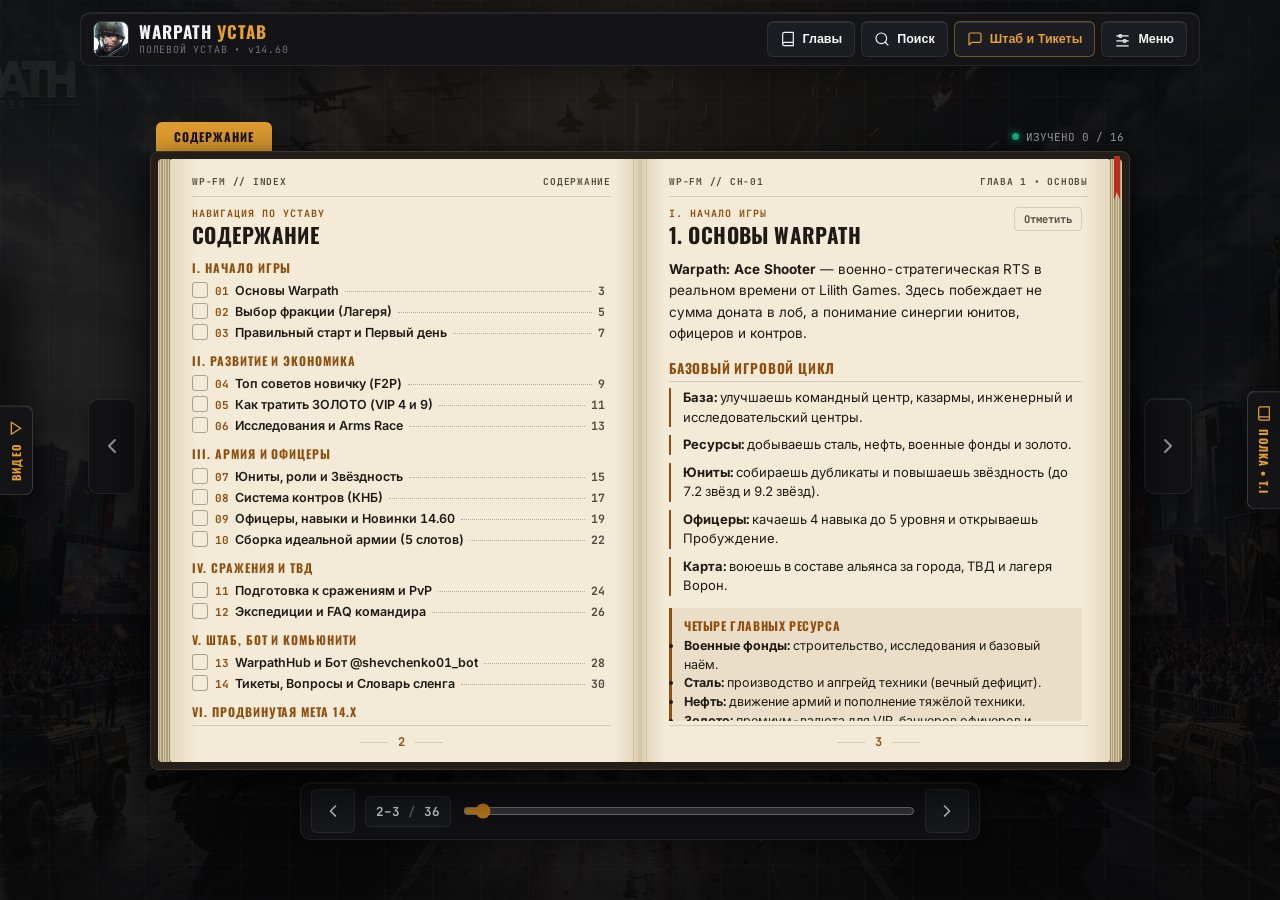
==== index.html @ fd16bc77 "feat: expand Vol.I (chips/air/14.6), add Vol.II updates chronicle (updates.html) and right Bookshelf" ====
<!DOCTYPE html>
<html lang="ru" data-theme="dark">
<head>
  <meta charset="UTF-8">
  <meta name="viewport" content="width=device-width, initial-scale=1.0">
  <meta name="description" content="Тактический полевой устав по игре Warpath: Ace Shooter (v14.60). Фракции, трата золота, юниты, контры, новые офицеры, калькулятор, тикеты и сообщество WarpathHub.">
  <meta name="theme-color" content="#09090b">
  <link rel="icon" type="image/png" href="assets/warpath-icon.png">
  <link rel="apple-touch-icon" href="assets/warpath-icon.png">
  <title>WARPATH: ACE SHOOTER — Полевой устав командира</title>
  <link rel="preconnect" href="https://fonts.googleapis.com">
  <link rel="preconnect" href="https://fonts.gstatic.com" crossorigin>
  <link href="https://fonts.googleapis.com/css2?family=Inter:wght@400;500;600;700&family=JetBrains+Mono:wght@500;700&family=Oswald:wght@500;600;700&display=swap" rel="stylesheet">
  <link rel="stylesheet" href="css/style.css">
</head>
<body>
  <div class="ambient-backdrop" aria-hidden="true"></div>

  <div class="app-shell">
    <!-- Чистая верхняя панель -->
    <header class="topbar">
      <a href="#page=2" class="brand" id="brand-home" aria-label="Warpath Устав — к содержанию">
        <span class="brand-badge" aria-hidden="true">
          <img src="assets/warpath-icon.png" alt="" width="36" height="36">
        </span>
        <span class="brand-text">
          <span class="brand-title">WARPATH <span class="brand-accent">УСТАВ</span></span>
          <span class="brand-sub">ПОЛЕВОЙ УСТАВ • v14.60</span>
        </span>
      </a>

      <nav class="topbar-nav" aria-label="Основные действия">
        <button type="button" class="nav-pill" id="btn-toc-open" title="Оглавление и прогресс">
          <svg width="16" height="16" viewBox="0 0 24 24" fill="none" stroke="currentColor" stroke-width="1.75" stroke-linecap="round" stroke-linejoin="round" aria-hidden="true">
            <path d="M4 19.5v-15A2.5 2.5 0 0 1 6.5 2H20v20H6.5a2.5 2.5 0 0 1 0-5H20"></path>
          </svg>
          <span class="nav-label">Главы</span>
        </button>

        <button type="button" class="nav-pill" id="btn-search" title="Поиск по уставу (/)">
          <svg width="16" height="16" viewBox="0 0 24 24" fill="none" stroke="currentColor" stroke-width="1.75" stroke-linecap="round" stroke-linejoin="round" aria-hidden="true">
            <circle cx="11" cy="11" r="8"></circle>
            <path d="m21 21-4.3-4.3"></path>
          </svg>
          <span class="nav-label">Поиск</span>
        </button>

        <button type="button" class="nav-pill accent" id="btn-hq" title="Штаб: тикеты, бот @shevchenko01_bot и калькулятор">
          <svg width="16" height="16" viewBox="0 0 24 24" fill="none" stroke="currentColor" stroke-width="1.75" stroke-linecap="round" stroke-linejoin="round" aria-hidden="true">
            <path d="M21 15a2 2 0 0 1-2 2H7l-4 4V5a2 2 0 0 1 2-2h14a2 2 0 0 1 2 2z"></path>
          </svg>
          <span class="nav-label">Штаб и Тикеты</span>
        </button>

        <!-- Отдельная кнопка, открывающая отдельное меню инструментов -->
        <div class="tools-menu-wrap">
          <button
            type="button"
            class="nav-pill icon-only"
            id="btn-tools-trigger"
            popovertarget="tools-menu"
            popovertargetaction="toggle"
            aria-controls="tools-menu"
            aria-expanded="false"
            aria-label="Меню настроек книги и аудио"
            title="Меню инструментов"
          >
            <svg width="17" height="17" viewBox="0 0 24 24" fill="none" stroke="currentColor" stroke-width="1.75" stroke-linecap="round" stroke-linejoin="round" aria-hidden="true">
              <line x1="4" x2="20" y1="21" y2="21"></line>
              <line x1="4" x2="20" y1="14" y2="14"></line>
              <line x1="4" x2="20" y1="7" y2="7"></line>
              <circle cx="9" cy="7" r="2"></circle>
              <circle cx="15" cy="14" r="2"></circle>
              <circle cx="10" cy="21" r="0"></circle>
            </svg>
            <span class="nav-label">Меню</span>
          </button>

          <!-- ОТДЕЛЬНОЕ МЕНЮ ПОД КНОПКИ -->
          <div id="tools-menu" class="tools-popover" popover="auto" aria-label="Инструменты чтения">
            <div class="tools-group">
              <div class="tools-group-title">Режим книги</div>
              <label class="tool-row-toggle" for="toggle-spread">
                <span>Разворот (2 страницы на ПК)</span>
                <input type="checkbox" id="toggle-spread" class="native-brand-check" checked>
              </label>
              <label class="tool-row-toggle" for="skip-subpages">
                <span>Пропускать доп. страницы глав</span>
                <input type="checkbox" id="skip-subpages" class="native-brand-check">
              </label>
            </div>

            <div class="tools-group">
              <div class="tools-group-title">Аудио и озвучка</div>
              <button type="button" class="tool-row-btn" id="btn-tts">
                <span class="tool-row-left">
                  <svg width="16" height="16" viewBox="0 0 24 24" fill="none" stroke="currentColor" stroke-width="1.75" stroke-linecap="round" stroke-linejoin="round" aria-hidden="true">
                    <polygon points="11 5 6 9 2 9 2 15 6 15 11 19 11 5"></polygon>
                    <path d="M15.54 8.46a5 5 0 0 1 0 7.07"></path>
                  </svg>
                  <span>Озвучить страницу</span>
                </span>
                <span class="tool-badge" id="tts-badge-state">Выкл</span>
              </button>

              <button type="button" class="tool-row-btn" id="btn-sfx">
                <span class="tool-row-left">
                  <svg width="16" height="16" viewBox="0 0 24 24" fill="none" stroke="currentColor" stroke-width="1.75" stroke-linecap="round" stroke-linejoin="round" aria-hidden="true">
                    <path d="M9 18V5l12-2v13"></path>
                    <circle cx="6" cy="18" r="3"></circle>
                    <circle cx="18" cy="16" r="3"></circle>
                  </svg>
                  <span>Звук листания страниц</span>
                </span>
                <span class="tool-badge on" id="sfx-badge-state">Вкл</span>
              </button>
            </div>

            <div class="tools-group">
              <div class="tools-group-title">Интерфейс и связь</div>
              <button type="button" class="tool-row-btn" id="btn-theme">
                <span class="tool-row-left">
                  <svg width="16" height="16" viewBox="0 0 24 24" fill="none" stroke="currentColor" stroke-width="1.75" stroke-linecap="round" stroke-linejoin="round" aria-hidden="true">
                    <circle cx="12" cy="12" r="4"></circle>
                    <path d="M12 2v2"></path><path d="M12 20v2"></path>
                    <path d="m4.93 4.93 1.41 1.41"></path><path d="m17.66 17.66 1.41 1.41"></path>
                  </svg>
                  <span>Тема оформления</span>
                </span>
                <span class="tool-badge" id="theme-badge-state">Тёмная</span>
              </button>

              <button type="button" class="tool-row-btn" id="btn-fullscreen">
                <span class="tool-row-left">
                  <svg width="16" height="16" viewBox="0 0 24 24" fill="none" stroke="currentColor" stroke-width="1.75" stroke-linecap="round" stroke-linejoin="round" aria-hidden="true">
                    <path d="M8 3H5a2 2 0 0 0-2 2v3"></path>
                    <path d="M21 8V5a2 2 0 0 0-2-2h-3"></path>
                    <path d="M3 16v3a2 2 0 0 0 2 2h3"></path>
                    <path d="M16 21h3a2 2 0 0 0 2-2v-3"></path>
                  </svg>
                  <span>Полный экран</span>
                </span>
                <span class="tool-badge" id="fs-badge-state">Окно</span>
              </button>
            </div>

            <div class="tools-links-foot">
              <a href="https://t.me/WarpathHub/1" target="_blank" rel="noopener noreferrer">Чат WarpathHub</a>
              <a href="https://t.me/shevchenko01_bot" target="_blank" rel="noopener noreferrer">@shevchenko01_bot</a>
            </div>
          </div>
        </div>
      </nav>
    </header>

    <!-- Левое раскрывающееся меню с видео с YouTube по теме -->
    <aside class="yt-drawer" id="yt-drawer" aria-label="Рекомендации видео с YouTube">
      <button type="button" class="yt-drawer-tab" id="btn-yt-toggle" aria-expanded="false" aria-controls="yt-drawer-body" title="Видео-гайды по текущей теме">
        <svg width="16" height="16" viewBox="0 0 24 24" fill="none" stroke="currentColor" stroke-width="2" stroke-linecap="round" stroke-linejoin="round" aria-hidden="true">
          <polygon points="5 3 19 12 5 21 5 3"></polygon>
        </svg>
        <span class="yt-tab-text">Видео</span>
      </button>

      <div class="yt-drawer-body" id="yt-drawer-body">
        <div class="yt-drawer-head">
          <div>
            <div class="yt-drawer-kicker">YOUTUBE • ПО ТЕМЕ</div>
            <div class="yt-drawer-topic" id="yt-topic-title">Общие гайды Warpath</div>
          </div>
          <button type="button" class="yt-drawer-close" id="btn-yt-close" aria-label="Свернуть панель видео">
            <svg width="16" height="16" viewBox="0 0 24 24" fill="none" stroke="currentColor" stroke-width="2" aria-hidden="true">
              <path d="m15 18-6-6 6-6"></path>
            </svg>
          </button>
        </div>
        <div class="yt-drawer-list" id="yt-drawer-list"></div>
        <div class="yt-drawer-foot">
          <a href="https://www.youtube.com/results?search_query=Warpath+гайд" target="_blank" rel="noopener noreferrer" class="yt-more-link" id="yt-search-more">
            Искать ещё на YouTube ↗
          </a>
        </div>
      </div>
    </aside>

    <!-- Сцена книги с удобными боковыми стрелками -->
    <main class="reader-stage" id="book-stage">
      <div class="reader-desk">
        <!-- Левая боковая стрелка (Десктоп / Планшет) -->
        <button type="button" class="side-arrow side-prev" id="side-prev" aria-label="Предыдущая страница" title="Назад (←)">
          <svg width="24" height="24" viewBox="0 0 24 24" fill="none" stroke="currentColor" stroke-width="2" stroke-linecap="round" stroke-linejoin="round" aria-hidden="true">
            <path d="m15 18-6-6 6-6"></path>
          </svg>
        </button>

        <!-- Физическая книга / Разворот -->
        <div class="codex-wrapper" id="codex-wrapper">
          <div class="codex-topbar">
            <button type="button" class="codex-tab" id="chapter-bookmark" title="Перейти к содержанию">
              СОДЕРЖАНИЕ
            </button>
            <div class="codex-meta-right">
              <span class="led-indicator" aria-hidden="true"></span>
              <span id="codex-chapter-progress">ИЗУЧЕНО 0 / 16</span>
            </div>
          </div>

          <div class="codex-cover" id="codex-cover">
            <div class="codex-edges-left" aria-hidden="true"></div>

            <!-- Левая страница (или единственная на мобильном/1-стр режиме) -->
            <article class="codex-page page-left" id="book-page-left" aria-live="polite">
              <div class="page-running-head">
                <span class="page-doc-code" id="page-doc-code-left">WP-FM // 02</span>
                <span class="page-running-sec" id="page-sec-left">WARPATH УСТАВ</span>
              </div>
              <div class="page-scroll" id="page-content-left"></div>
              <footer class="page-footer">
                <span class="page-num-line" aria-hidden="true"></span>
                <span class="page-num" id="page-num-left">2</span>
                <span class="page-num-line" aria-hidden="true"></span>
              </footer>
            </article>

            <!-- Центральный переплёт при 2-страничном развороте -->
            <div class="codex-gutter" id="codex-gutter" aria-hidden="true"></div>

            <!-- Правая страница (в режиме разворота на десктопе) -->
            <article class="codex-page page-right" id="book-page-right" aria-live="polite">
              <div class="page-running-head">
                <span class="page-doc-code" id="page-doc-code-right">WP-FM // 03</span>
                <span class="page-running-sec" id="page-sec-right">WARPATH УСТАВ</span>
              </div>
              <div class="page-scroll" id="page-content-right"></div>
              <footer class="page-footer">
                <span class="page-num-line" aria-hidden="true"></span>
                <span class="page-num" id="page-num-right">3</span>
                <span class="page-num-line" aria-hidden="true"></span>
              </footer>
            </article>

            <div class="codex-edges-right" aria-hidden="true">
              <div class="ribbon-marker"></div>
            </div>
          </div>
        </div>

        <!-- Правая боковая стрелка (Десктоп / Планшет) -->
        <button type="button" class="side-arrow side-next" id="side-next" aria-label="Следующая страница" title="Вперёд (→)">
          <svg width="24" height="24" viewBox="0 0 24 24" fill="none" stroke="currentColor" stroke-width="2" stroke-linecap="round" stroke-linejoin="round" aria-hidden="true">
            <path d="m9 18 6-6-6-6"></path>
          </svg>
        </button>
      </div>

      <!-- Панель активной озвучки (показывается только во время чтения) -->
      <div class="tts-bar" id="tts-bar" hidden>
        <div class="tts-status">
          <span class="tts-eq" aria-hidden="true"><span></span><span></span><span></span></span>
          <span id="tts-status-text">Радиосвязь: чтение страницы...</span>
        </div>
        <div class="tts-controls">
          <button type="button" class="tts-mini-btn" id="tts-pause">Пауза</button>
          <button type="button" class="tts-mini-btn" id="tts-speed">1.0×</button>
          <button type="button" class="tts-mini-btn danger" id="tts-stop">Стоп</button>
        </div>
      </div>

      <!-- Нижний док: стрелки + быстрый скраббер по страницам -->
      <nav class="reader-dock" aria-label="Постраничная навигация">
        <button type="button" class="dock-arrow" id="btn-prev" aria-label="Предыдущая страница" title="Назад (←)">
          <svg width="20" height="20" viewBox="0 0 24 24" fill="none" stroke="currentColor" stroke-width="2" stroke-linecap="round" stroke-linejoin="round" aria-hidden="true">
            <path d="m15 18-6-6 6-6"></path>
          </svg>
        </button>

        <div class="scrubber-wrap">
          <button type="button" class="page-counter" id="btn-toc-jump" title="Вернуться к содержанию">
            <span id="counter-current">2</span>
            <span class="counter-sep">/</span>
            <span id="counter-total">36</span>
          </button>
          <label class="sr-only" for="page-scrubber">Быстрый переход по страницам</label>
          <input type="range" id="page-scrubber" class="page-scrubber" min="1" max="36" value="2">
        </div>

        <button type="button" class="dock-arrow" id="btn-next" aria-label="Следующая страница" title="Вперёд (→)">
          <svg width="20" height="20" viewBox="0 0 24 24" fill="none" stroke="currentColor" stroke-width="2" stroke-linecap="round" stroke-linejoin="round" aria-hidden="true">
            <path d="m9 18 6-6-6-6"></path>
          </svg>
        </button>
      </nav>
    </main>

    <!-- Правая Книжная полка (Выбор книги / тома) -->
    <aside class="shelf-drawer" id="shelf-drawer" aria-label="Книжная полка — выбор книги">
      <button type="button" class="shelf-drawer-tab" id="btn-shelf-toggle" aria-expanded="false" aria-controls="shelf-drawer-body" title="Выбрать книгу на полке">
        <svg width="16" height="16" viewBox="0 0 24 24" fill="none" stroke="currentColor" stroke-width="1.8" stroke-linecap="round" stroke-linejoin="round" aria-hidden="true">
          <path d="M4 19.5v-15A2.5 2.5 0 0 1 6.5 2H20v20H6.5a2.5 2.5 0 0 1 0-5H20"></path>
        </svg>
        <span class="shelf-tab-text">Полка • Т.I</span>
      </button>

      <div class="shelf-drawer-body" id="shelf-drawer-body">
        <div class="shelf-head">
          <div>
            <div class="shelf-kicker">АРХИВ ШТАБА</div>
            <div class="shelf-title">Книжная полка</div>
          </div>
          <button type="button" class="shelf-close" id="btn-shelf-close" aria-label="Свернуть полку">
            <svg width="16" height="16" viewBox="0 0 24 24" fill="none" stroke="currentColor" stroke-width="2" aria-hidden="true">
              <path d="m9 18 6-6-6-6"></path>
            </svg>
          </button>
        </div>

        <div class="bookshelf-rack">
          <a href="index.html" class="book-spine-item spine-vol1 is-current" aria-current="page">
            <span class="spine-band"></span>
            <span class="spine-vol-num">ТОМ I</span>
            <span class="spine-info">
              <span class="spine-name">Полевой устав</span>
              <span class="spine-meta">16 глав • База, тактика, чипы</span>
            </span>
            <span class="spine-status">Читаете</span>
          </a>

          <a href="updates.html" class="book-spine-item spine-vol2">
            <span class="spine-band"></span>
            <span class="spine-vol-num">ТОМ II</span>
            <span class="spine-info">
              <span class="spine-name">Хроника патчей</span>
              <span class="spine-meta">v12.0 → v14.60 • Все обновы</span>
            </span>
            <span class="spine-status">Открыть →</span>
          </a>

          <a href="https://228burger228.github.io/WarpathYTwiki/index.html" target="_blank" rel="noopener noreferrer" class="book-spine-item spine-wiki">
            <span class="spine-band"></span>
            <span class="spine-vol-num">АРХИВ</span>
            <span class="spine-info">
              <span class="spine-name">WarpathYTwiki</span>
              <span class="spine-meta">Конструктор армий и статы</span>
            </span>
            <span class="spine-status">Сайт ↗</span>
          </a>
          <div class="shelf-plank" aria-hidden="true"></div>
        </div>
      </div>
    </aside>
  </div>

  <!-- Диалог Поиска -->
  <dialog class="modal-dialog" id="search-dialog" closedby="any" aria-labelledby="search-dialog-title">
    <div class="modal-header">
      <h2 id="search-dialog-title">Поиск по уставу</h2>
      <form method="dialog">
        <button type="submit" class="modal-close" aria-label="Закрыть поиск">
          <svg width="18" height="18" viewBox="0 0 24 24" fill="none" stroke="currentColor" stroke-width="1.75" aria-hidden="true">
            <path d="M18 6 6 18"></path><path d="m6 6 12 12"></path>
          </svg>
        </button>
      </form>
    </div>
    <div class="modal-body">
      <search>
        <label class="sr-only" for="search-input">Поиск по главам, юнитам и офицерам</label>
        <input type="search" id="search-input" class="search-input" placeholder="Блэкджек, Джексон, золото, VIP, SH танк..." autocomplete="off">
      </search>
      <div class="search-results" id="search-results"></div>
    </div>
  </dialog>

  <!-- Диалог Оглавления и прогресса -->
  <dialog class="modal-dialog" id="menu-dialog" closedby="any" aria-labelledby="menu-dialog-title">
    <div class="modal-header">
      <h2 id="menu-dialog-title">Оглавление и прогресс</h2>
      <form method="dialog">
        <button type="submit" class="modal-close" aria-label="Закрыть меню">
          <svg width="18" height="18" viewBox="0 0 24 24" fill="none" stroke="currentColor" stroke-width="1.75" aria-hidden="true">
            <path d="M18 6 6 18"></path><path d="m6 6 12 12"></path>
          </svg>
        </button>
      </form>
    </div>
    <div class="modal-body">
      <div class="progress-card">
        <div class="progress-head">
          <span>Изучено глав устава</span>
          <strong id="progress-label">0 / 14 (0%)</strong>
        </div>
        <div class="progress-track">
          <div class="progress-fill" id="progress-fill" style="width: 0%"></div>
        </div>
      </div>
      <div class="drawer-toc" id="drawer-toc"></div>
      <div class="drawer-footer">
        <button type="button" class="btn-secondary" id="btn-reset-progress">Сбросить прогресс</button>
      </div>
    </div>
  </dialog>

  <!-- Диалог ШТАБ -->
  <dialog class="modal-dialog modal-wide" id="hq-dialog" closedby="any" aria-labelledby="hq-dialog-title">
    <div class="modal-header">
      <h2 id="hq-dialog-title">Штаб WarpathHub • Связь и инструменты</h2>
      <form method="dialog">
        <button type="submit" class="modal-close" aria-label="Закрыть штаб">
          <svg width="18" height="18" viewBox="0 0 24 24" fill="none" stroke="currentColor" stroke-width="1.75" aria-hidden="true">
            <path d="M18 6 6 18"></path><path d="m6 6 12 12"></path>
          </svg>
        </button>
      </form>
    </div>
    <div class="modal-body">
      <div class="hq-tabs" role="tablist" aria-label="Разделы штаба">
        <button type="button" class="hq-tab active" role="tab" aria-selected="true" data-hq-tab="tickets">Тикеты и Вопросы</button>
        <button type="button" class="hq-tab" role="tab" aria-selected="false" data-hq-tab="calc">Калькулятор</button>
        <button type="button" class="hq-tab" role="tab" aria-selected="false" data-hq-tab="community">Комьюнити</button>
      </div>

      <div class="hq-panel active" id="hq-panel-tickets" role="tabpanel">
        <div class="hq-links-grid">
          <a href="https://t.me/shevchenko01_bot" target="_blank" rel="noopener noreferrer" class="hq-action-card highlight">
            <div class="hq-action-badge">БОТ ПАШИ</div>
            <div class="hq-action-title">@shevchenko01_bot</div>
            <p class="hq-action-desc">Калькулятор, модератор чата и официальная тикет-система Вархаба.</p>
          </a>
          <a href="https://t.me/WarpathHub/1" target="_blank" rel="noopener noreferrer" class="hq-action-card">
            <div class="hq-action-badge">ЧАТ</div>
            <div class="hq-action-title">WarpathHub Telegram</div>
            <p class="hq-action-desc">Задай вопрос игрокам, разбор боёв, патчи и новости комьюнити.</p>
          </a>
        </div>

        <form class="ticket-form" id="ticket-form">
          <div class="ticket-form-title">Создать тикет / вопрос в штаб</div>
          <div class="ticket-row">
            <div>
              <label for="ticket-type" class="field-label">Категория</label>
              <select id="ticket-type" class="field-control">
                <option value="Вопрос по тактике">Вопрос по тактике / сборке</option>
                <option value="Ошибка в гайде">Ошибка / неточность в гайде</option>
                <option value="Добавить в гайд">Предложить совет / данные</option>
                <option value="Модерация / Жалоба">Тикет модерации WarpathHub</option>
              </select>
            </div>
            <div>
              <label for="ticket-nick" class="field-label">Ник или @telegram</label>
              <input type="text" id="ticket-nick" class="field-control" placeholder="@username или ник в игре" maxlength="60">
            </div>
          </div>

          <label for="ticket-text" class="field-label">Суть вопроса или тикета</label>
          <textarea id="ticket-text" class="field-control field-textarea" placeholder="Опиши проблему, сборку, сервер или идею для гайда..." required></textarea>

          <div class="ticket-actions">
            <button type="submit" class="btn-primary-tac">Сформировать и скопировать</button>
            <a href="https://t.me/shevchenko01_bot" target="_blank" rel="noopener noreferrer" class="btn-outline-tac">Открыть @shevchenko01_bot</a>
          </div>
          <p class="ticket-feedback" id="ticket-feedback" role="status"></p>
        </form>

        <div class="ticket-history" id="ticket-history"></div>
      </div>

      <div class="hq-panel" id="hq-panel-calc" role="tabpanel" hidden>
        <div class="calc-grid">
          <div>
            <label for="calc-unit" class="field-label">Тип техники</label>
            <select id="calc-unit" class="field-control"></select>
          </div>
          <div>
            <label for="calc-level" class="field-label">Ранг / Уровень (<span id="calc-level-val">10</span>)</label>
            <input type="range" id="calc-level" class="field-range" min="1" max="10" value="10">
          </div>
          <div>
            <label for="calc-officer" class="field-label">Офицер</label>
            <select id="calc-officer" class="field-control"></select>
          </div>
          <div>
            <label for="calc-equip" class="field-label">Снаряжение</label>
            <select id="calc-equip" class="field-control"></select>
          </div>
        </div>

        <div class="calc-results" id="calc-results"></div>

        <div class="calc-footer-note">
          <span>Полный расчёт с деталями и модами доступен в боте:</span>
          <a href="https://t.me/shevchenko01_bot" target="_blank" rel="noopener noreferrer">@shevchenko01_bot</a>
        </div>
      </div>

      <div class="hq-panel" id="hq-panel-community" role="tabpanel" hidden>
        <div class="community-list" id="community-list"></div>
      </div>
    </div>
  </dialog>

  <script src="js/book-data.js"></script>
  <script src="js/app.js"></script>
</body>
</html>
---- css/style.css ----
/* ═══════════════════════════════════════════════════════════════
   WARPATH CODEX — Editorial Tactical Field Manual Design System
   Следует ui_ux_master_guidelines.md:
   - Монохромная база (#09090b / #18181b), точечный функциональный акцент
   - Световые микрофаски и инженерная тактильность (:active scale 0.97)
   - Разворот из 2 страниц на широком экране, боковые стрелки, отдельное меню
   ═══════════════════════════════════════════════════════════════ */

:root {
  color-scheme: dark light;
  --brand-accent: #e59324;

  --bg-base: #09090b;
  --bg-panel: #141417;
  --bg-elevated: #1c1d22;
  --bg-hover: #24252c;

  --border-hairline: rgba(255, 255, 255, 0.08);
  --border-strong: rgba(255, 255, 255, 0.16);

  --text-primary: #f4f4f5;
  --text-secondary: #a1a1aa;
  --text-muted: #71717a;

  --accent-amber: #e5a031;
  --accent-orange: #ea7c1d;
  --accent-emerald: #10b981;

  --paper-bg: #f3ebd8;
  --paper-edge: #e4d8bd;
  --paper-gutter: #d3c4a3;
  --paper-ink: #1f1b14;
  --paper-ink-soft: #544b3c;
  --paper-rule: rgba(31, 27, 20, 0.14);
  --paper-accent: #8f4f0e;

  --bevel: inset 0 1px 0 rgba(255, 255, 255, 0.09);
  --shadow-codex: 0 32px 80px rgba(0, 0, 0, 0.72), 0 8px 24px rgba(0, 0, 0, 0.5);
  --radius-sm: 6px;
  --radius-md: 10px;
  --radius-lg: 14px;
}

[data-theme="light"] {
  --bg-base: #e7e1d3;
  --bg-panel: #f4efe3;
  --bg-elevated: #ebe4d4;
  --bg-hover: #e0d7c4;
  --border-hairline: rgba(31, 27, 20, 0.12);
  --border-strong: rgba(31, 27, 20, 0.24);
  --text-primary: #1c1914;
  --text-secondary: #575044;
  --text-muted: #7a7162;
  --bevel: inset 0 1px 0 rgba(255, 255, 255, 0.6);
  --shadow-codex: 0 24px 56px rgba(31, 27, 20, 0.2), 0 4px 12px rgba(31, 27, 20, 0.1);
}

*, *::before, *::after {
  box-sizing: border-box;
  margin: 0;
  padding: 0;
}

html, body {
  min-height: 100%;
  background-color: var(--bg-base);
  color: var(--text-primary);
  font-family: 'Inter', -apple-system, BlinkMacSystemFont, 'Segoe UI', sans-serif;
  font-variant-numeric: tabular-nums;
  accent-color: var(--brand-accent);
  -webkit-font-smoothing: antialiased;
  overflow-x: hidden;
  transition: background-color 0.2s ease, color 0.2s ease;
}

:focus-visible {
  outline: 2px solid var(--accent-amber);
  outline-offset: 2px;
}

.sr-only {
  position: absolute;
  width: 1px;
  height: 1px;
  overflow: hidden;
  clip: rect(0, 0, 0, 0);
  white-space: nowrap;
}

/* Спокойный фон с едва заметным артом и сеткой */
.ambient-backdrop {
  position: fixed;
  inset: 0;
  pointer-events: none;
  z-index: 0;
  background:
    radial-gradient(ellipse at 50% 0%, rgba(229, 160, 49, 0.08), transparent 58%),
    linear-gradient(rgba(255, 255, 255, 0.02) 1px, transparent 1px),
    linear-gradient(90deg, rgba(255, 255, 255, 0.02) 1px, transparent 1px);
  background-size: auto, 48px 48px, 48px 48px;
}

.ambient-backdrop::before {
  content: '';
  position: absolute;
  inset: 0;
  background: url('../assets/bg-parade.webp') center / cover no-repeat;
  opacity: 0.1;
  filter: grayscale(35%) contrast(1.05);
}

[data-theme="light"] .ambient-backdrop::before {
  opacity: 0.04;
}

/* ── APP SHELL ───────────────────────────────────────────────── */
.app-shell {
  position: relative;
  z-index: 1;
  min-height: 100dvh;
  display: flex;
  flex-direction: column;
  align-items: center;
  padding: 12px 16px 16px;
  gap: 12px;
}

/* ── TOPBAR ──────────────────────────────────────────────────── */
.topbar {
  width: 100%;
  max-width: 1120px;
  display: flex;
  align-items: center;
  justify-content: space-between;
  gap: 12px;
  padding: 8px 12px;
  background: var(--bg-panel);
  border: 1px solid var(--border-hairline);
  border-radius: var(--radius-md);
  box-shadow: var(--bevel), 0 8px 24px rgba(0, 0, 0, 0.28);
}

.brand {
  display: inline-flex;
  align-items: center;
  gap: 10px;
  text-decoration: none;
  color: var(--text-primary);
  min-width: 0;
}

.brand-badge {
  width: 36px;
  height: 36px;
  border-radius: 8px;
  border: 1px solid var(--border-strong);
  overflow: hidden;
  flex-shrink: 0;
}

.brand-badge img {
  width: 100%;
  height: 100%;
  object-fit: cover;
  display: block;
}

.brand-text {
  display: flex;
  flex-direction: column;
  line-height: 1.1;
}

.brand-title {
  font-family: 'Oswald', sans-serif;
  font-size: 17px;
  font-weight: 700;
  letter-spacing: 0.06em;
  text-transform: uppercase;
  white-space: nowrap;
}

.brand-accent {
  color: var(--accent-amber);
}

.brand-sub {
  font-family: 'JetBrains Mono', monospace;
  font-size: 10px;
  color: var(--text-muted);
  letter-spacing: 0.08em;
  margin-top: 2px;
}

.topbar-nav {
  display: flex;
  align-items: center;
  gap: 6px;
}

.nav-pill {
  height: 36px;
  padding: 0 12px;
  border-radius: var(--radius-sm);
  border: 1px solid var(--border-hairline);
  background: var(--bg-elevated);
  color: var(--text-primary);
  display: inline-flex;
  align-items: center;
  gap: 7px;
  font-size: 12.5px;
  font-weight: 600;
  cursor: pointer;
  box-shadow: var(--bevel);
  transition: background-color 0.15s ease, border-color 0.15s ease, transform 0.12s ease;
}

.nav-pill:hover {
  background: var(--bg-hover);
  border-color: var(--border-strong);
}

.nav-pill:active {
  transform: scale(0.97);
}

.nav-pill.accent {
  border-color: rgba(229, 160, 49, 0.4);
  color: var(--accent-amber);
}

.nav-pill.accent:hover {
  background: rgba(229, 160, 49, 0.14);
}

/* ── ОТДЕЛЬНОЕ МЕНЮ ПОД КНОПКИ (POPOVER) ─────────────────────── */
.tools-menu-wrap {
  position: relative;
}

#btn-tools-trigger {
  anchor-name: --tools-btn;
}

.tools-popover {
  position: fixed;
  inset: auto;
  top: 66px;
  right: 16px;
  inset-block-start: anchor(--tools-btn bottom);
  inset-inline-end: anchor(--tools-btn right);
  margin-top: 8px;
  width: min(92vw, 310px);
  background: var(--bg-panel);
  color: var(--text-primary);
  border: 1px solid var(--border-strong);
  border-radius: var(--radius-md);
  padding: 12px;
  box-shadow: var(--bevel), 0 24px 60px rgba(0, 0, 0, 0.6);
}

.tools-popover::backdrop {
  background: transparent;
}

.tools-group {
  padding-bottom: 10px;
  margin-bottom: 10px;
  border-bottom: 1px solid var(--border-hairline);
}

.tools-group:last-of-type {
  margin-bottom: 8px;
}

.tools-group-title {
  font-family: 'JetBrains Mono', monospace;
  font-size: 10px;
  font-weight: 700;
  text-transform: uppercase;
  letter-spacing: 0.08em;
  color: var(--text-muted);
  margin-bottom: 6px;
  padding: 0 4px;
}

.tool-row-toggle,
.tool-row-btn {
  width: 100%;
  display: flex;
  align-items: center;
  justify-content: space-between;
  gap: 10px;
  padding: 8px 8px;
  border-radius: var(--radius-sm);
  border: none;
  background: transparent;
  color: var(--text-primary);
  font: inherit;
  font-size: 13px;
  font-weight: 500;
  cursor: pointer;
  text-align: left;
}

.tool-row-toggle:hover,
.tool-row-btn:hover {
  background: var(--bg-elevated);
}

.tool-row-left {
  display: inline-flex;
  align-items: center;
  gap: 8px;
}

.tool-badge {
  font-family: 'JetBrains Mono', monospace;
  font-size: 10.5px;
  font-weight: 700;
  padding: 2px 7px;
  border-radius: 4px;
  background: var(--bg-elevated);
  border: 1px solid var(--border-hairline);
  color: var(--text-secondary);
}

.tool-badge.on {
  color: var(--accent-emerald);
  border-color: rgba(16, 185, 129, 0.4);
  background: rgba(16, 185, 129, 0.12);
}

.tools-links-foot {
  display: flex;
  justify-content: space-between;
  gap: 8px;
  padding: 2px 4px 0;
}

.tools-links-foot a {
  font-size: 12px;
  font-weight: 600;
  color: var(--accent-amber);
  text-decoration: none;
}

.tools-links-foot a:hover {
  text-decoration: underline;
}

.native-brand-check {
  width: 16px;
  height: 16px;
  accent-color: var(--brand-accent);
  cursor: pointer;
}

@supports not (accent-color: auto) {
  .native-brand-check {
    width: 16px;
    height: 16px;
  }
}

/* ── READER STAGE & SIDE ARROWS ──────────────────────────────── */
.reader-stage {
  width: 100%;
  max-width: 1180px;
  flex: 1;
  display: flex;
  flex-direction: column;
  align-items: center;
  justify-content: center;
  gap: 12px;
}

.reader-desk {
  width: 100%;
  display: flex;
  align-items: center;
  justify-content: center;
  gap: 14px;
}

/* Боковые стрелки на широких экранах */
.side-arrow {
  width: 48px;
  height: 96px;
  border-radius: var(--radius-md);
  border: 1px solid var(--border-hairline);
  background: var(--bg-panel);
  color: var(--text-secondary);
  display: grid;
  place-items: center;
  cursor: pointer;
  flex-shrink: 0;
  box-shadow: var(--bevel), 0 8px 20px rgba(0, 0, 0, 0.25);
  transition: background-color 0.15s ease, color 0.15s ease, border-color 0.15s ease, transform 0.12s ease;
}

.side-arrow:hover:not(:disabled) {
  background: var(--bg-elevated);
  color: var(--accent-amber);
  border-color: rgba(229, 160, 49, 0.45);
}

.side-arrow:active:not(:disabled) {
  transform: scale(0.96);
}

.side-arrow:disabled {
  opacity: 0.22;
  cursor: not-allowed;
}

/* ── CODEX BOOK (SINGLE OR 2-PAGE SPREAD) ────────────────────── */
.codex-wrapper {
  width: 100%;
  max-width: 560px;
  display: flex;
  flex-direction: column;
  transition: max-width 0.25s ease;
}

.codex-wrapper.is-spread {
  max-width: 980px;
}

.codex-topbar {
  display: flex;
  align-items: center;
  justify-content: space-between;
  padding: 0 6px;
}

.codex-tab {
  background: var(--accent-amber);
  color: #161005;
  border: none;
  border-radius: 6px 6px 0 0;
  padding: 6px 18px;
  font-family: 'Oswald', sans-serif;
  font-size: 12px;
  font-weight: 700;
  letter-spacing: 0.08em;
  text-transform: uppercase;
  cursor: pointer;
}

.codex-tab:hover {
  filter: brightness(1.06);
}

.codex-meta-right {
  display: inline-flex;
  align-items: center;
  gap: 7px;
  font-family: 'JetBrains Mono', monospace;
  font-size: 11px;
  color: var(--text-secondary);
}

.led-indicator {
  width: 7px;
  height: 7px;
  border-radius: 50%;
  background: var(--accent-emerald);
  box-shadow: 0 0 8px var(--accent-emerald);
}

.codex-cover {
  display: flex;
  align-items: stretch;
  background: #231e18;
  border: 1px solid #3c342a;
  border-radius: 8px;
  padding: 7px;
  box-shadow: var(--shadow-codex);
  position: relative;
}

.codex-edges-left,
.codex-edges-right {
  width: 12px;
  flex-shrink: 0;
  background: repeating-linear-gradient(
    90deg,
    #d5c5a3 0px,
    #d5c5a3 1px,
    #b19f7b 1px,
    #b19f7b 2.5px
  );
  position: relative;
}

.codex-edges-left {
  border-radius: 4px 0 0 4px;
  border-right: 1px solid #9f8d6a;
  display: none;
}

.codex-wrapper.is-spread .codex-edges-left {
  display: block;
}

.codex-edges-right {
  border-radius: 0 4px 4px 0;
  border-left: 1px solid #9f8d6a;
}

.ribbon-marker {
  position: absolute;
  top: -3px;
  right: 2px;
  width: 6px;
  height: 44px;
  background: #b92c1b;
  clip-path: polygon(0 0, 100% 0, 100% 100%, 50% 82%, 0 100%);
}

/* Страница устава (бумажный разворот) */
.codex-page {
  flex: 1;
  min-width: 0;
  height: min(67dvh, 620px);
  min-height: 430px;
  background: var(--paper-bg);
  color: var(--paper-ink);
  display: flex;
  flex-direction: column;
  padding: 16px 22px 12px;
  position: relative;
}

.page-left {
  background: linear-gradient(90deg, var(--paper-edge) 0%, var(--paper-bg) 6%, var(--paper-bg) 96%, var(--paper-edge) 100%);
  border-radius: 2px 0 0 2px;
}

.page-right {
  background: linear-gradient(90deg, var(--paper-edge) 0%, var(--paper-bg) 4%, var(--paper-bg) 94%, var(--paper-edge) 100%);
  border-radius: 0 2px 2px 0;
  display: none;
}

.codex-gutter {
  width: 14px;
  flex-shrink: 0;
  background: linear-gradient(90deg, var(--paper-edge) 0%, var(--paper-gutter) 50%, var(--paper-edge) 100%);
  border-left: 1px solid rgba(31, 27, 20, 0.12);
  border-right: 1px solid rgba(31, 27, 20, 0.12);
  display: none;
}

.codex-wrapper.is-spread .page-right,
.codex-wrapper.is-spread .codex-gutter {
  display: flex;
}

.codex-wrapper.is-spread .codex-gutter {
  display: block;
}

/* Анимация перелистывания */
.codex-cover.flip-next { animation: codexNext 0.24s ease-out; }
.codex-cover.flip-prev { animation: codexPrev 0.24s ease-out; }

@keyframes codexNext {
  from { opacity: 0.55; transform: translateX(10px); }
  to { opacity: 1; transform: translateX(0); }
}
@keyframes codexPrev {
  from { opacity: 0.55; transform: translateX(-10px); }
  to { opacity: 1; transform: translateX(0); }
}
@media (prefers-reduced-motion: reduce) {
  .codex-cover.flip-next, .codex-cover.flip-prev { animation: none; }
}

.page-running-head {
  display: flex;
  justify-content: space-between;
  align-items: center;
  padding-bottom: 8px;
  margin-bottom: 10px;
  border-bottom: 1px solid var(--paper-rule);
  font-family: 'JetBrains Mono', monospace;
  font-size: 9.5px;
  font-weight: 700;
  letter-spacing: 0.08em;
  color: var(--paper-ink-soft);
  flex-shrink: 0;
}

.page-scroll {
  flex: 1;
  overflow-y: auto;
  padding-right: 6px;
  scrollbar-width: thin;
  scrollbar-color: rgba(31, 27, 20, 0.25) transparent;
}

.page-scroll::-webkit-scrollbar { width: 4px; }
.page-scroll::-webkit-scrollbar-thumb {
  background: rgba(31, 27, 20, 0.25);
  border-radius: 99px;
}

.page-footer {
  display: flex;
  align-items: center;
  justify-content: center;
  gap: 10px;
  padding-top: 8px;
  margin-top: 4px;
  border-top: 1px solid var(--paper-rule);
  flex-shrink: 0;
}

.page-num-line {
  width: 28px;
  height: 1px;
  background: var(--paper-rule);
}

.page-num {
  font-family: 'JetBrains Mono', monospace;
  font-size: 12px;
  font-weight: 700;
  color: var(--paper-accent);
}

/* ── EDITORIAL BOOK TYPOGRAPHY (NO AI-SLOP CARDS) ────────────── */
.page-head {
  display: flex;
  align-items: flex-start;
  justify-content: space-between;
  gap: 10px;
  margin-bottom: 12px;
}

.page-kicker {
  font-family: 'JetBrains Mono', monospace;
  font-size: 10px;
  font-weight: 700;
  letter-spacing: 0.1em;
  text-transform: uppercase;
  color: var(--paper-accent);
  margin-bottom: 3px;
}

.page-title {
  font-family: 'Oswald', sans-serif;
  font-size: 21px;
  font-weight: 700;
  letter-spacing: 0.02em;
  text-transform: uppercase;
  color: var(--paper-ink);
  line-height: 1.15;
}

.btn-mark-done {
  flex-shrink: 0;
  font-family: 'JetBrains Mono', monospace;
  font-size: 10.5px;
  font-weight: 700;
  padding: 4px 9px;
  border-radius: 4px;
  border: 1px solid var(--paper-rule);
  background: transparent;
  color: var(--paper-ink-soft);
  cursor: pointer;
}

.btn-mark-done.done {
  background: var(--paper-accent);
  color: #fff9ef;
  border-color: var(--paper-accent);
}

.page-lead {
  font-size: 13.5px;
  line-height: 1.58;
  color: var(--paper-ink);
  margin-bottom: 12px;
}

.section-h3 {
  font-family: 'Oswald', sans-serif;
  font-size: 13.5px;
  font-weight: 700;
  text-transform: uppercase;
  letter-spacing: 0.06em;
  color: var(--paper-accent);
  margin: 14px 0 6px;
  padding-bottom: 3px;
  border-bottom: 1px solid var(--paper-rule);
}

/* Журнальные списки и строки (вместо коробок) */
.editorial-list {
  list-style: none;
  display: flex;
  flex-direction: column;
  gap: 8px;
  margin-bottom: 12px;
}

.editorial-list li {
  font-size: 13px;
  line-height: 1.5;
  padding-left: 12px;
  border-left: 2px solid var(--paper-accent);
}

.editorial-rows {
  display: flex;
  flex-direction: column;
  border-top: 1px solid var(--paper-rule);
  margin-bottom: 12px;
}

.ed-row {
  padding: 8px 2px;
  border-bottom: 1px solid var(--paper-rule);
}

.ed-row-head {
  display: flex;
  justify-content: space-between;
  align-items: baseline;
  gap: 8px;
  margin-bottom: 2px;
}

.ed-row-title {
  font-size: 13px;
  font-weight: 700;
  color: var(--paper-ink);
}

.ed-tag {
  font-family: 'JetBrains Mono', monospace;
  font-size: 10px;
  font-weight: 700;
  color: var(--paper-accent);
  text-transform: uppercase;
}

.ed-row-desc {
  font-size: 12.5px;
  line-height: 1.48;
  color: var(--paper-ink-soft);
}

/* Выноска на полях (Callout) */
.margin-note {
  padding: 9px 12px;
  background: rgba(143, 79, 14, 0.08);
  border-left: 3px solid var(--paper-accent);
  margin: 10px 0 12px;
}

.margin-note-title {
  font-family: 'Oswald', sans-serif;
  font-size: 12px;
  font-weight: 700;
  letter-spacing: 0.05em;
  text-transform: uppercase;
  color: var(--paper-accent);
  margin-bottom: 3px;
}

.margin-note p, .margin-note li {
  font-size: 12.5px;
  line-height: 1.5;
  color: var(--paper-ink);
}

/* Таблицы */
.data-table-wrap {
  width: 100%;
  overflow-x: auto;
  margin-bottom: 12px;
}

.data-table {
  width: 100%;
  border-collapse: collapse;
  font-size: 12px;
}

.data-table th {
  text-align: left;
  padding: 6px 6px;
  border-bottom: 2px solid var(--paper-ink);
  font-family: 'JetBrains Mono', monospace;
  font-size: 10px;
  text-transform: uppercase;
  color: var(--paper-accent);
}

.data-table td {
  padding: 6px 6px;
  border-bottom: 1px solid var(--paper-rule);
  color: var(--paper-ink);
  vertical-align: top;
  line-height: 1.4;
}

/* Иллюстрации внутри книги */
.page-figure {
  margin: 8px 0 12px;
  border: 1px solid var(--paper-rule);
  background: #141519;
  border-radius: 4px;
  overflow: hidden;
}

.page-figure.transparent-unit {
  background: radial-gradient(circle at center, rgba(229, 160, 49, 0.14), #141519 72%);
  padding: 6px;
}

.page-art {
  width: 100%;
  height: auto;
  display: block;
}

.page-caption {
  padding: 5px 8px;
  font-family: 'JetBrains Mono', monospace;
  font-size: 10px;
  color: #d4c4a1;
  background: #111216;
  border-top: 1px solid rgba(255, 255, 255, 0.08);
}

/* Обложка */
.cover-page {
  min-height: 100%;
  display: flex;
  flex-direction: column;
  align-items: center;
  justify-content: center;
  text-align: center;
  gap: 12px;
  padding: 8px 4px;
}

.cover-stamp {
  font-family: 'JetBrains Mono', monospace;
  font-size: 10px;
  font-weight: 700;
  letter-spacing: 0.12em;
  color: #8b2615;
  border: 1.5px solid #8b2615;
  padding: 3px 9px;
  text-transform: uppercase;
}

.cover-logo-box {
  background: #121317;
  padding: 14px 18px;
  border-radius: 6px;
  border: 1px solid #3c342a;
  max-width: 260px;
  width: 100%;
}

.cover-logo-img {
  width: 100%;
  height: auto;
  display: block;
}

.cover-subtitle {
  font-size: 13px;
  line-height: 1.55;
  color: var(--paper-ink-soft);
  max-width: 340px;
}

.cover-actions {
  display: flex;
  flex-wrap: wrap;
  justify-content: center;
  gap: 8px;
  margin-top: 4px;
}

.btn-cover-primary {
  background: var(--paper-ink);
  color: var(--paper-bg);
  border: none;
  border-radius: 4px;
  padding: 10px 18px;
  font-family: 'Oswald', sans-serif;
  font-size: 13px;
  letter-spacing: 0.06em;
  text-transform: uppercase;
  cursor: pointer;
}

.btn-cover-sec {
  background: transparent;
  color: var(--paper-ink);
  border: 1px solid var(--paper-ink);
  border-radius: 4px;
  padding: 9px 14px;
  font-size: 12px;
  font-weight: 700;
  cursor: pointer;
}

/* Оглавление */
.toc-section { margin-bottom: 12px; }

.toc-section-title {
  font-family: 'Oswald', sans-serif;
  font-size: 12px;
  font-weight: 700;
  letter-spacing: 0.08em;
  text-transform: uppercase;
  color: var(--paper-accent);
  margin-bottom: 6px;
}

.toc-list {
  list-style: none;
  display: flex;
  flex-direction: column;
  gap: 5px;
}

.toc-item {
  display: flex;
  align-items: center;
  gap: 7px;
  font-size: 12.5px;
}

.toc-check {
  width: 16px;
  height: 16px;
  border-radius: 3px;
  border: 1.5px solid rgba(31, 27, 20, 0.35);
  background: transparent;
  cursor: pointer;
  display: grid;
  place-items: center;
  flex-shrink: 0;
  color: #fff;
  font-size: 10px;
}

.toc-check.checked {
  background: var(--paper-accent);
  border-color: var(--paper-accent);
}

.toc-link {
  flex: 1;
  min-width: 0;
  display: flex;
  align-items: baseline;
  gap: 6px;
  background: none;
  border: none;
  color: var(--paper-ink);
  font: inherit;
  text-align: left;
  cursor: pointer;
}

.toc-link:hover .toc-name { color: var(--paper-accent); }

.toc-num {
  font-family: 'JetBrains Mono', monospace;
  font-size: 11px;
  font-weight: 700;
  color: var(--paper-accent);
  flex-shrink: 0;
}

.toc-name {
  font-weight: 600;
  white-space: nowrap;
  overflow: hidden;
  text-overflow: ellipsis;
}

.toc-dots {
  flex: 1;
  min-width: 8px;
  border-bottom: 1px dotted rgba(31, 27, 20, 0.3);
  transform: translateY(-3px);
}

.toc-page {
  font-family: 'JetBrains Mono', monospace;
  font-size: 11.5px;
  font-weight: 700;
  color: var(--paper-ink-soft);
  flex-shrink: 0;
}

.inline-cta-row {
  display: flex;
  flex-wrap: wrap;
  gap: 8px;
  margin-top: 10px;
}

.page-link-btn {
  display: inline-flex;
  align-items: center;
  padding: 7px 12px;
  border-radius: 4px;
  background: var(--paper-ink);
  color: var(--paper-bg);
  font-size: 12px;
  font-weight: 700;
  text-decoration: none;
  border: none;
  cursor: pointer;
}

.page-link-btn.secondary {
  background: transparent;
  color: var(--paper-ink);
  border: 1px solid var(--paper-ink);
}

/* ── TTS BAR & BOTTOM SCRUBBER DOCK ──────────────────────────── */
.tts-bar {
  width: 100%;
  max-width: 680px;
  display: flex;
  align-items: center;
  justify-content: space-between;
  gap: 10px;
  padding: 8px 12px;
  background: var(--bg-panel);
  border: 1px solid var(--accent-amber);
  border-radius: var(--radius-sm);
  font-size: 12px;
}

.tts-bar[hidden] { display: none; }

.tts-status {
  display: flex;
  align-items: center;
  gap: 8px;
  color: var(--accent-amber);
  font-weight: 600;
}

.tts-eq {
  display: inline-flex;
  align-items: flex-end;
  gap: 2px;
  height: 12px;
}

.tts-eq span {
  width: 3px;
  background: var(--accent-amber);
  border-radius: 2px;
  animation: eqBar 0.7s infinite ease-in-out alternate;
}
.tts-eq span:nth-child(2) { animation-delay: 0.2s; }
.tts-eq span:nth-child(3) { animation-delay: 0.4s; }

@keyframes eqBar { from { height: 4px; } to { height: 12px; } }

.tts-controls { display: flex; gap: 6px; }

.tts-mini-btn {
  padding: 4px 9px;
  border-radius: 4px;
  border: 1px solid var(--border-strong);
  background: var(--bg-elevated);
  color: var(--text-primary);
  font-family: 'JetBrains Mono', monospace;
  font-size: 11px;
  font-weight: 700;
  cursor: pointer;
}

.tts-mini-btn.danger { color: #f87171; border-color: rgba(248, 113, 113, 0.4); }

.reader-dock {
  width: 100%;
  max-width: 680px;
  display: flex;
  align-items: center;
  gap: 10px;
  padding: 6px 10px;
  background: var(--bg-panel);
  border: 1px solid var(--border-hairline);
  border-radius: var(--radius-md);
  box-shadow: var(--bevel), 0 8px 24px rgba(0, 0, 0, 0.28);
}

.dock-arrow {
  width: 44px;
  height: 44px;
  border-radius: var(--radius-sm);
  border: 1px solid var(--border-hairline);
  background: var(--bg-elevated);
  color: var(--text-primary);
  display: grid;
  place-items: center;
  cursor: pointer;
  flex-shrink: 0;
  transition: background-color 0.15s ease, transform 0.12s ease;
}

.dock-arrow:hover:not(:disabled) {
  background: var(--bg-hover);
  border-color: var(--accent-amber);
}

.dock-arrow:active:not(:disabled) { transform: scale(0.96); }
.dock-arrow:disabled { opacity: 0.3; cursor: not-allowed; }

.scrubber-wrap {
  flex: 1;
  min-width: 0;
  display: flex;
  align-items: center;
  gap: 12px;
}

.page-counter {
  background: var(--bg-elevated);
  border: 1px solid var(--border-hairline);
  color: var(--text-primary);
  font-family: 'JetBrains Mono', monospace;
  font-size: 12.5px;
  font-weight: 700;
  padding: 6px 10px;
  border-radius: var(--radius-sm);
  cursor: pointer;
  white-space: nowrap;
  flex-shrink: 0;
}

.page-counter:hover { border-color: var(--accent-amber); }
.counter-sep { color: var(--text-muted); }

.page-scrubber {
  flex: 1;
  min-width: 60px;
  accent-color: var(--brand-accent);
  cursor: pointer;
}

/* ── DIALOGS (SEARCH, TOC, HQ) ───────────────────────────────── */
.modal-dialog {
  margin: auto;
  width: min(94vw, 540px);
  max-height: 86dvh;
  border: 1px solid var(--border-strong);
  border-radius: var(--radius-lg);
  background: var(--bg-panel);
  color: var(--text-primary);
  padding: 0;
  box-shadow: var(--bevel), 0 28px 72px rgba(0, 0, 0, 0.72);
}

.modal-dialog.modal-wide { width: min(95vw, 660px); }
.modal-dialog::backdrop { background: rgba(6, 7, 10, 0.76); backdrop-filter: blur(4px); }

.modal-header {
  display: flex;
  align-items: center;
  justify-content: space-between;
  padding: 14px 18px;
  border-bottom: 1px solid var(--border-hairline);
}

.modal-header h2 {
  font-family: 'Oswald', sans-serif;
  font-size: 16px;
  letter-spacing: 0.04em;
  text-transform: uppercase;
}

.modal-close {
  width: 34px;
  height: 34px;
  border-radius: var(--radius-sm);
  border: 1px solid var(--border-hairline);
  background: var(--bg-elevated);
  color: var(--text-primary);
  display: grid;
  place-items: center;
  cursor: pointer;
}

.modal-body {
  padding: 16px 18px;
  overflow-y: auto;
  max-height: calc(86dvh - 58px);
}

.search-input, .field-control {
  width: 100%;
  padding: 10px 12px;
  border-radius: var(--radius-sm);
  border: 1px solid var(--border-hairline);
  background: var(--bg-base);
  color: var(--text-primary);
  font: inherit;
  font-size: 13.5px;
  outline: none;
}

.search-input:focus, .field-control:focus { border-color: var(--accent-amber); }

.search-results { margin-top: 12px; display: flex; flex-direction: column; gap: 8px; }
.search-hit {
  width: 100%;
  text-align: left;
  padding: 10px 12px;
  border-radius: var(--radius-sm);
  border: 1px solid var(--border-hairline);
  background: var(--bg-elevated);
  color: var(--text-primary);
  cursor: pointer;
}
.search-hit:hover { border-color: var(--accent-amber); }
.search-hit-title { font-size: 13px; font-weight: 700; color: var(--accent-amber); margin-bottom: 3px; }
.search-hit-snippet { font-size: 12px; color: var(--text-secondary); line-height: 1.4; }

.progress-card {
  background: var(--bg-elevated);
  border: 1px solid var(--border-hairline);
  border-radius: var(--radius-md);
  padding: 12px;
  margin-bottom: 14px;
}

.progress-head { display: flex; justify-content: space-between; font-size: 13px; margin-bottom: 8px; }
.progress-track { height: 7px; border-radius: 99px; background: var(--bg-base); overflow: hidden; }
.progress-fill { height: 100%; background: var(--accent-amber); transition: width 0.3s ease; }

.drawer-toc { display: flex; flex-direction: column; gap: 6px; }
.drawer-toc-btn {
  width: 100%;
  display: flex;
  align-items: center;
  justify-content: space-between;
  gap: 10px;
  padding: 9px 12px;
  border-radius: var(--radius-sm);
  border: 1px solid var(--border-hairline);
  background: var(--bg-elevated);
  color: var(--text-primary);
  font-size: 13px;
  cursor: pointer;
  text-align: left;
}
.drawer-toc-btn:hover { border-color: var(--accent-amber); }
.drawer-footer { margin-top: 14px; display: flex; justify-content: flex-end; }
.btn-secondary {
  padding: 8px 14px;
  border-radius: var(--radius-sm);
  border: 1px solid var(--border-hairline);
  background: transparent;
  color: var(--text-secondary);
  font-size: 12px;
  cursor: pointer;
}

/* HQ */
.hq-tabs { display: flex; gap: 6px; margin-bottom: 14px; border-bottom: 1px solid var(--border-hairline); padding-bottom: 10px; flex-wrap: wrap; }
.hq-tab {
  padding: 7px 13px;
  border-radius: var(--radius-sm);
  border: 1px solid var(--border-hairline);
  background: var(--bg-elevated);
  color: var(--text-secondary);
  font-size: 12.5px;
  font-weight: 600;
  cursor: pointer;
}
.hq-tab.active { background: var(--accent-amber); color: #161005; border-color: transparent; font-weight: 700; }
.hq-panel[hidden] { display: none; }

.hq-links-grid { display: grid; grid-template-columns: 1fr; gap: 10px; margin-bottom: 14px; }
@media (min-width: 520px) { .hq-links-grid { grid-template-columns: 1fr 1fr; } }

.hq-action-card {
  display: block;
  text-decoration: none;
  color: var(--text-primary);
  background: var(--bg-elevated);
  border: 1px solid var(--border-hairline);
  border-radius: var(--radius-md);
  padding: 12px;
}
.hq-action-card.highlight { border-color: rgba(229, 160, 49, 0.55); }
.hq-action-card:hover { border-color: var(--accent-amber); }
.hq-action-badge { font-family: 'JetBrains Mono', monospace; font-size: 10px; font-weight: 700; color: var(--accent-amber); margin-bottom: 4px; }
.hq-action-title { font-size: 14px; font-weight: 700; margin-bottom: 4px; }
.hq-action-desc { font-size: 12px; color: var(--text-secondary); line-height: 1.45; }

.ticket-form { background: var(--bg-elevated); border: 1px solid var(--border-hairline); border-radius: var(--radius-md); padding: 14px; }
.ticket-form-title { font-family: 'Oswald', sans-serif; font-size: 14px; text-transform: uppercase; color: var(--accent-amber); margin-bottom: 10px; }
.ticket-row { display: grid; grid-template-columns: 1fr; gap: 10px; margin-bottom: 10px; }
@media (min-width: 520px) { .ticket-row { grid-template-columns: 1fr 1fr; } }
.field-label { display: block; font-size: 11px; font-weight: 600; text-transform: uppercase; color: var(--text-secondary); margin-bottom: 4px; }
.field-textarea { min-height: 82px; resize: vertical; margin-bottom: 10px; }
.ticket-actions { display: flex; flex-wrap: wrap; gap: 8px; }
.btn-primary-tac { background: var(--accent-amber); color: #161005; border: none; border-radius: var(--radius-sm); padding: 9px 14px; font-size: 12.5px; font-weight: 700; cursor: pointer; }
.btn-outline-tac { display: inline-flex; align-items: center; padding: 8px 13px; border-radius: var(--radius-sm); border: 1px solid var(--border-strong); color: var(--text-primary); text-decoration: none; font-size: 12.5px; font-weight: 600; }
.ticket-feedback { margin-top: 8px; font-size: 12px; color: var(--accent-emerald); min-height: 16px; }
.ticket-history { margin-top: 12px; display: flex; flex-direction: column; gap: 8px; }
.ticket-item { background: var(--bg-elevated); border: 1px solid var(--border-hairline); border-left: 3px solid var(--accent-amber); border-radius: var(--radius-sm); padding: 9px 11px; font-size: 12px; }
.ticket-item-head { display: flex; justify-content: space-between; color: var(--accent-amber); font-weight: 700; margin-bottom: 3px; }

.calc-grid { display: grid; grid-template-columns: 1fr; gap: 10px; margin-bottom: 14px; }
@media (min-width: 520px) { .calc-grid { grid-template-columns: 1fr 1fr; } }
.field-range { width: 100%; accent-color: var(--brand-accent); margin-top: 8px; }
.calc-results { display: grid; grid-template-columns: repeat(2, 1fr); gap: 8px; margin-bottom: 12px; }
@media (min-width: 480px) { .calc-results { grid-template-columns: repeat(3, 1fr); } }
.calc-stat { background: var(--bg-elevated); border: 1px solid var(--border-hairline); border-radius: var(--radius-sm); padding: 9px 10px; text-align: center; }
.calc-stat-label { font-size: 10.5px; text-transform: uppercase; color: var(--text-secondary); }
.calc-stat-val { font-family: 'JetBrains Mono', monospace; font-size: 16px; font-weight: 700; color: var(--accent-amber); margin-top: 2px; }
.calc-footer-note { display: flex; justify-content: space-between; align-items: center; flex-wrap: wrap; gap: 8px; font-size: 12px; color: var(--text-secondary); padding-top: 10px; border-top: 1px solid var(--border-hairline); }
.calc-footer-note a { color: var(--accent-amber); font-weight: 700; text-decoration: none; }

.community-list { display: grid; grid-template-columns: 1fr; gap: 8px; }
.comm-card { background: var(--bg-elevated); border: 1px solid var(--border-hairline); border-radius: var(--radius-sm); padding: 11px 12px; display: flex; justify-content: space-between; align-items: center; gap: 10px; }
.comm-name { font-size: 13.5px; font-weight: 700; }
.comm-desc { font-size: 12px; color: var(--text-secondary); margin-top: 2px; }
.comm-link { flex-shrink: 0; padding: 6px 10px; border-radius: var(--radius-sm); border: 1px solid var(--border-strong); color: var(--accent-amber); font-size: 11.5px; font-weight: 700; text-decoration: none; }

/* ── ЛЕВОЕ РАСКРЫВАЮЩЕЕСЯ МЕНЮ YOUTUBE ПО ТЕМЕ ──────────────── */
.yt-drawer {
  position: fixed;
  left: 0;
  top: 50%;
  transform: translate(-100%, -50%);
  z-index: 30;
  display: flex;
  align-items: center;
  transition: transform 0.28s cubic-bezier(0.22, 1, 0.36, 1);
}

.yt-drawer.is-open {
  transform: translate(0, -50%);
}

.yt-drawer-tab {
  position: absolute;
  left: 100%;
  top: 50%;
  transform: translateY(-50%);
  background: var(--bg-panel);
  color: var(--accent-amber);
  border: 1px solid var(--border-strong);
  border-left: none;
  border-radius: 0 8px 8px 0;
  padding: 14px 8px;
  display: flex;
  flex-direction: column;
  align-items: center;
  gap: 8px;
  cursor: pointer;
  box-shadow: var(--bevel), 6px 8px 24px rgba(0, 0, 0, 0.45);
}

.yt-drawer-tab:hover {
  background: var(--bg-elevated);
}

.yt-tab-text {
  writing-mode: vertical-rl;
  transform: rotate(180deg);
  font-family: 'Oswald', sans-serif;
  font-size: 11px;
  font-weight: 700;
  letter-spacing: 0.1em;
  text-transform: uppercase;
}

.yt-drawer-body {
  width: min(84vw, 290px);
  max-height: 76dvh;
  background: var(--bg-panel);
  border: 1px solid var(--border-strong);
  border-left: none;
  border-radius: 0 var(--radius-md) var(--radius-md) 0;
  padding: 14px;
  display: flex;
  flex-direction: column;
  gap: 10px;
  box-shadow: var(--bevel), 16px 12px 48px rgba(0, 0, 0, 0.65);
}

.yt-drawer-head {
  display: flex;
  align-items: flex-start;
  justify-content: space-between;
  gap: 8px;
  padding-bottom: 8px;
  border-bottom: 1px solid var(--border-hairline);
}

.yt-drawer-kicker {
  font-family: 'JetBrains Mono', monospace;
  font-size: 9.5px;
  font-weight: 700;
  letter-spacing: 0.08em;
  color: #ef4444;
}

.yt-drawer-topic {
  font-family: 'Oswald', sans-serif;
  font-size: 15px;
  color: var(--text-primary);
  margin-top: 2px;
  line-height: 1.2;
}

.yt-drawer-close {
  width: 28px;
  height: 28px;
  border-radius: var(--radius-sm);
  border: 1px solid var(--border-hairline);
  background: var(--bg-elevated);
  color: var(--text-secondary);
  display: grid;
  place-items: center;
  cursor: pointer;
  flex-shrink: 0;
}

.yt-drawer-list {
  display: flex;
  flex-direction: column;
  gap: 8px;
  overflow-y: auto;
}

.yt-video-card {
  display: flex;
  align-items: flex-start;
  gap: 10px;
  padding: 9px 10px;
  border-radius: var(--radius-sm);
  border: 1px solid var(--border-hairline);
  background: var(--bg-elevated);
  color: var(--text-primary);
  text-decoration: none;
  transition: border-color 0.15s ease, background-color 0.15s ease;
}

.yt-video-card:hover {
  border-color: var(--accent-amber);
  background: var(--bg-hover);
}

.yt-play-badge {
  width: 28px;
  height: 20px;
  border-radius: 4px;
  background: #dc2626;
  color: #fff;
  display: grid;
  place-items: center;
  flex-shrink: 0;
  margin-top: 2px;
}

.yt-video-title {
  font-size: 12.5px;
  font-weight: 600;
  line-height: 1.35;
}

.yt-video-author {
  font-family: 'JetBrains Mono', monospace;
  font-size: 10px;
  color: var(--accent-amber);
  margin-top: 3px;
}

.yt-drawer-foot {
  padding-top: 8px;
  border-top: 1px solid var(--border-hairline);
}

.yt-more-link {
  display: block;
  text-align: center;
  font-size: 12px;
  font-weight: 600;
  color: var(--text-secondary);
  text-decoration: none;
  padding: 6px;
  border-radius: var(--radius-sm);
  background: var(--bg-elevated);
}

.yt-more-link:hover {
  color: var(--accent-amber);
}

/* ── МИНИ-СХЕМЫ И ИКОНКИ ТЕХНИКИ ВНУТРИ КНИГИ ───────────────── */
.tac-diagram {
  margin: 10px 0 12px;
  padding: 10px 12px;
  background: rgba(31, 27, 20, 0.045);
  border: 1px solid var(--paper-rule);
  border-radius: 4px;
}

.tac-diagram-title {
  font-family: 'JetBrains Mono', monospace;
  font-size: 10px;
  font-weight: 700;
  text-transform: uppercase;
  letter-spacing: 0.06em;
  color: var(--paper-accent);
  margin-bottom: 8px;
}

.tac-diagram svg {
  width: 100%;
  height: auto;
  display: block;
}

.unit-cell {
  display: inline-flex;
  align-items: center;
  gap: 6px;
}

.unit-ico {
  width: 20px;
  height: 14px;
  color: var(--paper-accent);
  flex-shrink: 0;
}

/* ── ПРАВАЯ КНИЖНАЯ ПОЛКА (ВЫБОР КНИГИ / ТОМА) ───────────────── */
[data-book="updates"] .codex-tab {
  background: #2f7d65;
  color: #f4f4f5;
}

[data-book="updates"] .ribbon-marker {
  background: #1f6f58;
}

.shelf-drawer {
  position: fixed;
  right: 0;
  top: 50%;
  transform: translate(100%, -50%);
  z-index: 30;
  display: flex;
  align-items: center;
  transition: transform 0.28s cubic-bezier(0.22, 1, 0.36, 1);
}

.shelf-drawer.is-open {
  transform: translate(0, -50%);
}

.shelf-drawer-tab {
  position: absolute;
  right: 100%;
  top: 50%;
  transform: translateY(-50%);
  background: var(--bg-panel);
  color: var(--accent-amber);
  border: 1px solid var(--border-strong);
  border-right: none;
  border-radius: 8px 0 0 8px;
  padding: 14px 8px;
  display: flex;
  flex-direction: column;
  align-items: center;
  gap: 8px;
  cursor: pointer;
  box-shadow: var(--bevel), -6px 8px 24px rgba(0, 0, 0, 0.45);
}

.shelf-drawer-tab:hover {
  background: var(--bg-elevated);
}

.shelf-tab-text {
  writing-mode: vertical-rl;
  font-family: 'Oswald', sans-serif;
  font-size: 11px;
  font-weight: 700;
  letter-spacing: 0.1em;
  text-transform: uppercase;
}

.shelf-drawer-body {
  width: min(86vw, 310px);
  background: var(--bg-panel);
  border: 1px solid var(--border-strong);
  border-right: none;
  border-radius: var(--radius-md) 0 0 var(--radius-md);
  padding: 14px;
  display: flex;
  flex-direction: column;
  gap: 12px;
  box-shadow: var(--bevel), -16px 12px 48px rgba(0, 0, 0, 0.65);
}

.shelf-head {
  display: flex;
  align-items: flex-start;
  justify-content: space-between;
  gap: 8px;
  padding-bottom: 8px;
  border-bottom: 1px solid var(--border-hairline);
}

.shelf-kicker {
  font-family: 'JetBrains Mono', monospace;
  font-size: 9.5px;
  font-weight: 700;
  letter-spacing: 0.08em;
  color: var(--accent-amber);
}

.shelf-title {
  font-family: 'Oswald', sans-serif;
  font-size: 16px;
  color: var(--text-primary);
  margin-top: 2px;
}

.shelf-close {
  width: 28px;
  height: 28px;
  border-radius: var(--radius-sm);
  border: 1px solid var(--border-hairline);
  background: var(--bg-elevated);
  color: var(--text-secondary);
  display: grid;
  place-items: center;
  cursor: pointer;
  flex-shrink: 0;
}

.bookshelf-rack {
  display: flex;
  flex-direction: column;
  gap: 10px;
  padding: 6px 4px 0;
}

.book-spine-item {
  position: relative;
  display: grid;
  grid-template-columns: 6px 46px 1fr auto;
  align-items: center;
  gap: 10px;
  padding: 11px 12px 11px 10px;
  border-radius: 5px 8px 8px 5px;
  text-decoration: none;
  color: #f4f4f5;
  border: 1px solid rgba(255, 255, 255, 0.14);
  box-shadow: inset 0 1px 0 rgba(255, 255, 255, 0.14), 0 6px 14px rgba(0, 0, 0, 0.45);
  transition: transform 0.2s ease, border-color 0.2s ease, box-shadow 0.2s ease;
}

.spine-vol1 {
  background: linear-gradient(135deg, #3c2a12 0%, #24190b 100%);
}

.spine-vol2 {
  background: linear-gradient(135deg, #17352c 0%, #0e211b 100%);
}

.spine-wiki {
  background: linear-gradient(135deg, #252830 0%, #16181d 100%);
}

.book-spine-item:hover {
  transform: translateX(-6px);
  border-color: var(--accent-amber);
}

.book-spine-item.is-current {
  transform: translateX(-8px);
  border-color: var(--accent-amber);
  box-shadow: inset 0 1px 0 rgba(255, 255, 255, 0.22), 0 0 0 1px rgba(229, 160, 49, 0.35), 0 10px 24px rgba(0, 0, 0, 0.55);
}

.spine-band {
  width: 4px;
  height: 100%;
  min-height: 32px;
  border-radius: 2px;
  background: var(--accent-amber);
}

.spine-vol2 .spine-band {
  background: #34d399;
}

.spine-wiki .spine-band {
  background: #94a3b8;
}

.spine-vol-num {
  font-family: 'Oswald', sans-serif;
  font-size: 13px;
  font-weight: 700;
  letter-spacing: 0.06em;
  color: var(--accent-amber);
  text-align: center;
}

.spine-vol2 .spine-vol-num { color: #34d399; }
.spine-wiki .spine-vol-num { color: #cbd5e1; }

.spine-info {
  display: flex;
  flex-direction: column;
  min-width: 0;
}

.spine-name {
  font-size: 13px;
  font-weight: 700;
  color: #f4f4f5;
  white-space: nowrap;
  overflow: hidden;
  text-overflow: ellipsis;
}

.spine-meta {
  font-size: 11px;
  color: #a1a1aa;
  margin-top: 2px;
}

.spine-status {
  font-family: 'JetBrains Mono', monospace;
  font-size: 10px;
  font-weight: 700;
  color: var(--accent-amber);
  white-space: nowrap;
}

.shelf-plank {
  height: 8px;
  border-radius: 3px;
  background: linear-gradient(180deg, #3c3124 0%, #1d1812 100%);
  border-top: 1px solid rgba(255, 255, 255, 0.14);
  box-shadow: 0 6px 12px rgba(0, 0, 0, 0.5);
  margin-top: 2px;
}

/* ── RESPONSIVE ──────────────────────────────────────────────── */
@media (max-width: 960px) {
  .side-arrow { width: 38px; height: 76px; }
}

@media (max-width: 760px) {
  .side-arrow { display: none; }
  .nav-label { display: none; }
  .nav-pill { padding: 0 10px; }
  .yt-drawer-tab, .shelf-drawer-tab { padding: 10px 6px; }
}

@media (max-width: 440px) {
  .app-shell { padding: 8px 6px 12px; gap: 8px; }
  .brand-sub { display: none; }
  .codex-page { padding: 14px 13px 10px; height: min(68dvh, 540px); min-height: 390px; }
  .codex-edges-right { width: 9px; }
  .page-title { font-size: 18px; }
}
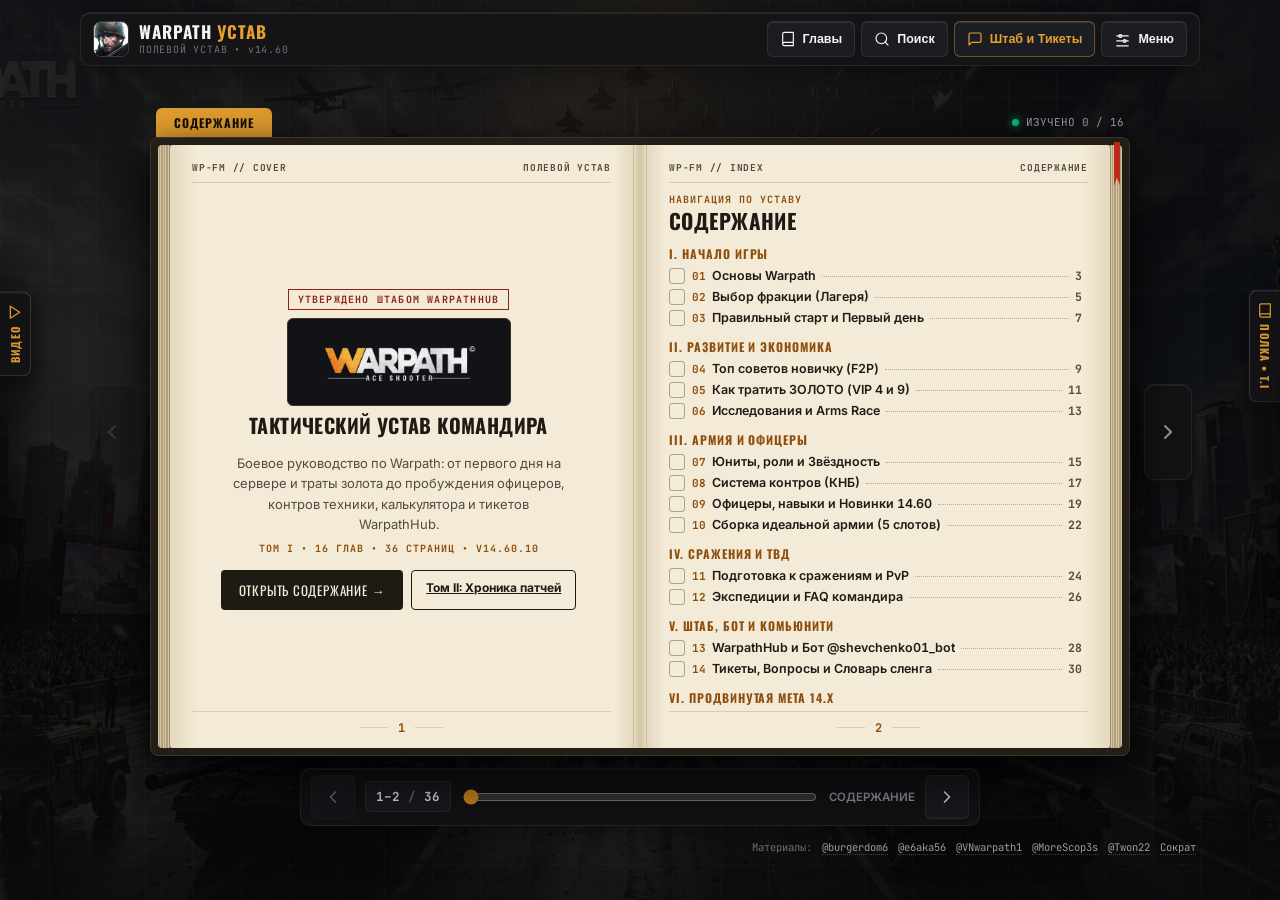
==== commit 48731559: "feat: sync Warpath 14.60.10 client data, promo codes tab, EN creators, UI fixes" ====
--- a/index.html
+++ b/index.html
@@ -200,6 +200,14 @@
               СОДЕРЖАНИЕ
             </button>
             <div class="codex-meta-right">
+              <button type="button" class="codex-mini-btn" id="btn-yt-mobile" title="Видеоразборы по теме">
+                <svg width="13" height="13" viewBox="0 0 24 24" fill="none" stroke="currentColor" stroke-width="2" aria-hidden="true"><polygon points="5 3 19 12 5 21 5 3"/></svg>
+                <span>Видео</span>
+              </button>
+              <button type="button" class="codex-mini-btn" id="btn-shelf-mobile" title="Книжная полка — все тома">
+                <svg width="13" height="13" viewBox="0 0 24 24" fill="none" stroke="currentColor" stroke-width="2" aria-hidden="true"><path d="M4 19.5A2.5 2.5 0 0 1 6.5 17H20"/><path d="M6.5 2H20v20H6.5A2.5 2.5 0 0 1 4 19.5v-15A2.5 2.5 0 0 1 6.5 2z"/></svg>
+                <span>Полка</span>
+              </button>
               <span class="led-indicator" aria-hidden="true"></span>
               <span id="codex-chapter-progress">ИЗУЧЕНО 0 / 16</span>
             </div>
@@ -282,6 +290,7 @@
           </button>
           <label class="sr-only" for="page-scrubber">Быстрый переход по страницам</label>
           <input type="range" id="page-scrubber" class="page-scrubber" min="1" max="36" value="2">
+          <span class="scrubber-chapter" id="scrubber-chapter">Содержание</span>
         </div>
 
         <button type="button" class="dock-arrow" id="btn-next" aria-label="Следующая страница" title="Вперёд (→)">
@@ -290,6 +299,17 @@
           </svg>
         </button>
       </nav>
+
+      <!-- Уголок авторов материалов -->
+      <footer class="desk-credits" aria-label="Авторы и источники материалов">
+        <span>Материалы:</span>
+        <a href="https://www.youtube.com/@burgerdom6" target="_blank" rel="noopener noreferrer">@burgerdom6</a>
+        <a href="https://www.youtube.com/@e6aka56" target="_blank" rel="noopener noreferrer">@e6aka56</a>
+        <a href="https://www.youtube.com/@VNwarpath1" target="_blank" rel="noopener noreferrer">@VNwarpath1</a>
+        <a href="https://www.youtube.com/@MoreScop3s" target="_blank" rel="noopener noreferrer">@MoreScop3s</a>
+        <a href="https://www.youtube.com/@Twon22" target="_blank" rel="noopener noreferrer">@Twon22</a>
+        <a href="https://www.youtube.com/@ClanGothic/videos" target="_blank" rel="noopener noreferrer">Сократ</a>
+      </footer>
     </main>
 
     <!-- Правая Книжная полка (Выбор книги / тома) -->
@@ -394,6 +414,15 @@
         </div>
       </div>
       <div class="drawer-toc" id="drawer-toc"></div>
+      <div class="author-credit-card">
+        <div class="author-credit-head">
+          <span class="author-credit-badge">ОБ АВТОРЕ ПРОЕКТА</span>
+          <a href="https://www.youtube.com/@burgerdom6" target="_blank" rel="noopener noreferrer" class="author-yt-link">YouTube @burgerdom6 ↗</a>
+        </div>
+        <p class="author-credit-desc">
+          <strong>Бургер (@burgerdom6):</strong> сборка и дизайн устава (Том I–II под клиент <code>14.60.10</code>), база <a href="https://228burger228.github.io/WarpathYTwiki/index.html" target="_blank" rel="noopener noreferrer">WarpathYTwiki</a>, тир-листы офицеров, разборы аккаунтов и видеогайды.
+        </p>
+      </div>
       <div class="drawer-footer">
         <button type="button" class="btn-secondary" id="btn-reset-progress">Сбросить прогресс</button>
       </div>
@@ -415,6 +444,7 @@
     <div class="modal-body">
       <div class="hq-tabs" role="tablist" aria-label="Разделы штаба">
         <button type="button" class="hq-tab active" role="tab" aria-selected="true" data-hq-tab="tickets">Тикеты и Вопросы</button>
+        <button type="button" class="hq-tab" role="tab" aria-selected="false" data-hq-tab="codes">Промокоды</button>
         <button type="button" class="hq-tab" role="tab" aria-selected="false" data-hq-tab="calc">Калькулятор</button>
         <button type="button" class="hq-tab" role="tab" aria-selected="false" data-hq-tab="community">Комьюнити</button>
       </div>
@@ -492,6 +522,19 @@
         </div>
       </div>
 
+      <div class="hq-panel" id="hq-panel-codes" role="tabpanel" hidden>
+        <div class="promo-guide-box">
+          <div class="promo-guide-text">
+            <strong>Куда вводить:</strong> в игре <em>Опции → Подарки</em> или на портале Лилит (UID → Send Code → код из Системной почты). Нажми на кнопку, чтобы скопировать код в 1 клик.
+          </div>
+          <div class="promo-toolbar">
+            <button type="button" class="btn-primary-tac" id="btn-copy-all-codes">Скопировать все списком</button>
+            <a href="https://cdkey.lilith.com/warpath-global" target="_blank" rel="noopener noreferrer" class="btn-outline-tac">Портал Лилит ↗</a>
+          </div>
+        </div>
+        <div class="promo-list" id="promo-list"></div>
+      </div>
+
       <div class="hq-panel" id="hq-panel-community" role="tabpanel" hidden>
         <div class="community-list" id="community-list"></div>
       </div>
--- a/css/style.css
+++ b/css/style.css
@@ -461,6 +461,27 @@
   color: var(--text-secondary);
 }
 
+.codex-mini-btn {
+  display: none;
+  align-items: center;
+  gap: 4px;
+  padding: 3px 8px;
+  border-radius: 5px;
+  border: 1px solid var(--border-strong);
+  background: var(--bg-panel);
+  color: var(--accent-amber);
+  font-family: 'Oswald', sans-serif;
+  font-size: 11px;
+  font-weight: 700;
+  letter-spacing: 0.05em;
+  text-transform: uppercase;
+  cursor: pointer;
+}
+
+.codex-mini-btn:hover {
+  background: var(--bg-elevated);
+}
+
 .led-indicator {
   width: 7px;
   height: 7px;
@@ -778,6 +799,15 @@
   color: var(--paper-ink);
 }
 
+.codex-page code {
+  font-family: 'JetBrains Mono', monospace;
+  font-size: 11px;
+  padding: 1px 4px;
+  border-radius: 3px;
+  background: rgba(143, 79, 14, 0.12);
+  color: var(--paper-accent);
+}
+
 /* Таблицы */
 .data-table-wrap {
   width: 100%;
@@ -846,8 +876,8 @@
   align-items: center;
   justify-content: center;
   text-align: center;
-  gap: 12px;
-  padding: 8px 4px;
+  gap: 8px;
+  padding: 4px;
 }
 
 .cover-stamp {
@@ -863,10 +893,10 @@
 
 .cover-logo-box {
   background: #121317;
-  padding: 14px 18px;
+  padding: 10px 14px;
   border-radius: 6px;
   border: 1px solid #3c342a;
-  max-width: 260px;
+  max-width: 224px;
   width: 100%;
 }
 
@@ -1034,6 +1064,17 @@
   border: 1px solid var(--paper-ink);
 }
 
+.codex-page a:not(.page-link-btn):not(.btn-cover-sec) {
+  color: var(--paper-accent);
+  font-weight: 600;
+  text-decoration: underline;
+  text-underline-offset: 2px;
+}
+
+.codex-page a:not(.page-link-btn):not(.btn-cover-sec):hover {
+  color: var(--paper-ink);
+}
+
 /* ── TTS BAR & BOTTOM SCRUBBER DOCK ──────────────────────────── */
 .tts-bar {
   width: 100%;
@@ -1158,6 +1199,20 @@
   min-width: 60px;
   accent-color: var(--brand-accent);
   cursor: pointer;
+}
+
+.scrubber-chapter {
+  font-size: 11.5px;
+  font-weight: 600;
+  color: var(--text-secondary);
+  white-space: nowrap;
+  overflow: hidden;
+  text-overflow: ellipsis;
+  max-width: 170px;
+}
+
+@media (max-width: 600px) {
+  .scrubber-chapter { display: none; }
 }
 
 /* ── DIALOGS (SEARCH, TOC, HQ) ───────────────────────────────── */
@@ -1268,6 +1323,46 @@
 }
 .drawer-toc-btn:hover { border-color: var(--accent-amber); }
 .drawer-footer { margin-top: 14px; display: flex; justify-content: flex-end; }
+.author-credit-card {
+  margin-top: 14px;
+  padding: 11px 12px;
+  border-radius: var(--radius-md);
+  border: 1px solid rgba(229, 160, 49, 0.35);
+  background: var(--bg-elevated);
+}
+.author-credit-head {
+  display: flex;
+  align-items: center;
+  justify-content: space-between;
+  gap: 8px;
+  flex-wrap: wrap;
+  margin-bottom: 5px;
+}
+.author-credit-badge {
+  font-family: 'JetBrains Mono', monospace;
+  font-size: 10px;
+  font-weight: 700;
+  color: var(--accent-amber);
+  letter-spacing: 0.06em;
+}
+.author-yt-link {
+  font-size: 11.5px;
+  font-weight: 700;
+  color: var(--accent-amber);
+  text-decoration: none;
+}
+.author-yt-link:hover { text-decoration: underline; }
+.author-credit-desc {
+  font-size: 12px;
+  line-height: 1.48;
+  color: var(--text-secondary);
+}
+.author-credit-desc a { color: var(--text-primary); font-weight: 600; }
+.author-credit-desc code {
+  font-family: 'JetBrains Mono', monospace;
+  font-size: 10.5px;
+  color: var(--accent-amber);
+}
 .btn-secondary {
   padding: 8px 14px;
   border-radius: var(--radius-sm);
@@ -1356,24 +1451,31 @@
 
 .yt-drawer.is-open {
   transform: translate(0, -50%);
+  z-index: 40;
+}
+
+.yt-drawer.is-open .yt-drawer-tab {
+  opacity: 0;
+  pointer-events: none;
 }
 
 .yt-drawer-tab {
   position: absolute;
   left: 100%;
-  top: 50%;
+  top: 20%;
   transform: translateY(-50%);
   background: var(--bg-panel);
   color: var(--accent-amber);
   border: 1px solid var(--border-strong);
   border-left: none;
   border-radius: 0 8px 8px 0;
-  padding: 14px 8px;
+  padding: 12px 7px;
   display: flex;
   flex-direction: column;
   align-items: center;
-  gap: 8px;
-  cursor: pointer;
+  gap: 6px;
+  cursor: pointer;
+  opacity: 0.94;
   box-shadow: var(--bevel), 6px 8px 24px rgba(0, 0, 0, 0.45);
 }
 
@@ -1575,24 +1677,31 @@
 
 .shelf-drawer.is-open {
   transform: translate(0, -50%);
+  z-index: 40;
+}
+
+.shelf-drawer.is-open .shelf-drawer-tab {
+  opacity: 0;
+  pointer-events: none;
 }
 
 .shelf-drawer-tab {
   position: absolute;
   right: 100%;
-  top: 50%;
+  top: 20%;
   transform: translateY(-50%);
   background: var(--bg-panel);
   color: var(--accent-amber);
   border: 1px solid var(--border-strong);
   border-right: none;
   border-radius: 8px 0 0 8px;
-  padding: 14px 8px;
+  padding: 12px 7px;
   display: flex;
   flex-direction: column;
   align-items: center;
-  gap: 8px;
-  cursor: pointer;
+  gap: 6px;
+  cursor: pointer;
+  opacity: 0.94;
   box-shadow: var(--bevel), -6px 8px 24px rgba(0, 0, 0, 0.45);
 }
 
@@ -1770,7 +1879,105 @@
   margin-top: 2px;
 }
 
+/* ── ПРОМОКОДЫ И УГОЛОК АВТОРОВ ──────────────────────────────── */
+.promo-guide-box {
+  background: var(--bg-elevated);
+  border: 1px solid var(--border-hairline);
+  border-radius: var(--radius-md);
+  padding: 12px;
+  margin-bottom: 12px;
+  display: flex;
+  flex-direction: column;
+  gap: 9px;
+}
+.promo-guide-text { font-size: 12.5px; line-height: 1.45; color: var(--text-secondary); }
+.promo-guide-text strong { color: var(--text-primary); }
+.promo-toolbar { display: flex; flex-wrap: wrap; gap: 8px; }
+.promo-list { display: grid; grid-template-columns: 1fr; gap: 8px; }
+.promo-card {
+  display: flex;
+  align-items: center;
+  justify-content: space-between;
+  gap: 10px;
+  padding: 9px 11px;
+  border-radius: var(--radius-sm);
+  border: 1px solid var(--border-hairline);
+  background: var(--bg-elevated);
+}
+.promo-card.is-used { opacity: 0.56; }
+.promo-left { min-width: 0; }
+.promo-top-row { display: flex; align-items: center; gap: 7px; flex-wrap: wrap; }
+.promo-code-chip {
+  font-family: 'JetBrains Mono', monospace;
+  font-size: 13px;
+  font-weight: 700;
+  color: var(--accent-amber);
+  background: rgba(229, 160, 49, 0.12);
+  border: 1px solid rgba(229, 160, 49, 0.35);
+  padding: 2px 7px;
+  border-radius: 4px;
+  user-select: all;
+}
+.promo-note { font-size: 11.5px; color: var(--text-secondary); margin-top: 3px; }
+.promo-actions { display: flex; align-items: center; gap: 6px; flex-shrink: 0; }
+.promo-copy-btn {
+  padding: 6px 10px;
+  border-radius: var(--radius-sm);
+  border: 1px solid var(--accent-amber);
+  background: rgba(229, 160, 49, 0.15);
+  color: var(--accent-amber);
+  font-size: 11.5px;
+  font-weight: 700;
+  cursor: pointer;
+}
+.promo-copy-btn.is-copied {
+  border-color: var(--accent-emerald);
+  background: rgba(16, 185, 129, 0.16);
+  color: var(--accent-emerald);
+}
+.promo-used-btn {
+  padding: 6px 8px;
+  border-radius: var(--radius-sm);
+  border: 1px solid var(--border-hairline);
+  background: transparent;
+  color: var(--text-muted);
+  font-size: 11px;
+  cursor: pointer;
+}
+.promo-used-btn:hover { color: var(--text-primary); border-color: var(--border-strong); }
+
+.desk-credits {
+  width: 100%;
+  max-width: 1120px;
+  display: flex;
+  flex-wrap: wrap;
+  justify-content: flex-end;
+  align-items: center;
+  gap: 5px 10px;
+  padding: 2px 4px 0;
+  font-family: 'JetBrains Mono', monospace;
+  font-size: 10.5px;
+  color: var(--text-muted);
+}
+.desk-credits a {
+  color: var(--text-secondary);
+  text-decoration: none;
+  border-bottom: 1px dotted rgba(229, 160, 49, 0.35);
+}
+.desk-credits a:hover { color: var(--accent-amber); }
+
+@media (max-width: 600px) {
+  .promo-card { flex-direction: column; align-items: stretch; }
+  .promo-actions { justify-content: space-between; }
+  .desk-credits { justify-content: center; font-size: 10px; }
+}
+
 /* ── RESPONSIVE ──────────────────────────────────────────────── */
+@media (max-width: 1200px) {
+  .yt-drawer-tab, .shelf-drawer-tab { display: none; }
+  .codex-mini-btn { display: inline-flex; }
+}
+
 @media (max-width: 960px) {
   .side-arrow { width: 38px; height: 76px; }
 }
@@ -1779,12 +1986,24 @@
   .side-arrow { display: none; }
   .nav-label { display: none; }
   .nav-pill { padding: 0 10px; }
-  .yt-drawer-tab, .shelf-drawer-tab { padding: 10px 6px; }
+}
+
+@media (max-width: 480px) {
+  .topbar { padding: 6px 8px; gap: 6px; }
+  .brand { gap: 7px; }
+  .brand-badge { width: 30px; height: 30px; }
+  .brand-title { font-size: 13.5px; letter-spacing: 0.03em; }
+  .brand-sub { display: none; }
+  .topbar-nav { gap: 4px; flex-shrink: 0; }
+  .nav-pill { width: 34px; height: 34px; padding: 0; justify-content: center; }
 }
 
 @media (max-width: 440px) {
   .app-shell { padding: 8px 6px 12px; gap: 8px; }
-  .brand-sub { display: none; }
+  .codex-topbar { gap: 6px; }
+  .codex-tab { padding: 5px 10px; font-size: 11px; letter-spacing: 0.05em; }
+  .codex-meta-right { gap: 5px; font-size: 10px; }
+  .codex-mini-btn { padding: 3px 6px; font-size: 10px; }
   .codex-page { padding: 14px 13px 10px; height: min(68dvh, 540px); min-height: 390px; }
   .codex-edges-right { width: 9px; }
   .page-title { font-size: 18px; }
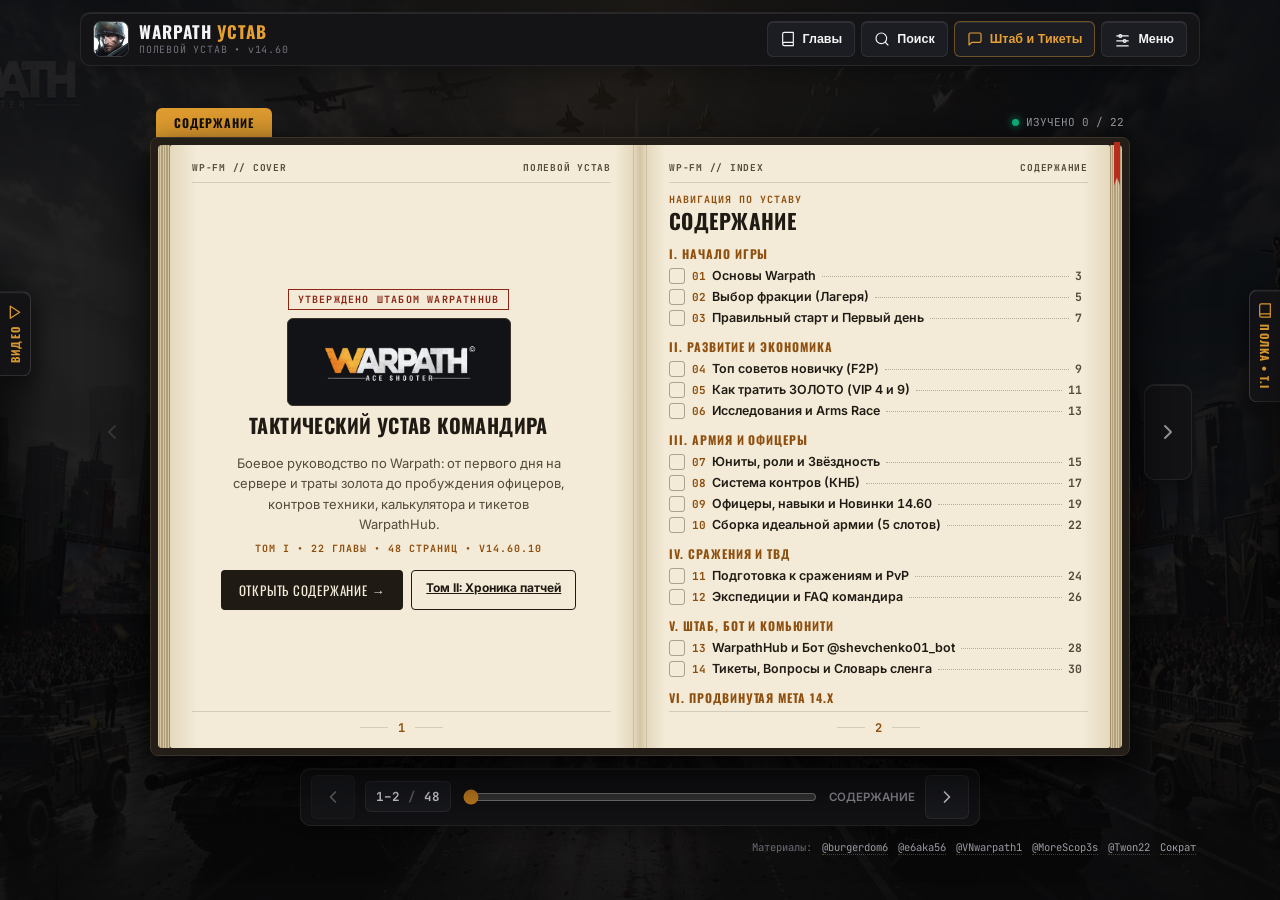
==== commit f4bda18f: "feat: expand manual to 48-page full encyclopedia and add shelf database picker" ====
--- a/index.html
+++ b/index.html
@@ -209,7 +209,7 @@
                 <span>Полка</span>
               </button>
               <span class="led-indicator" aria-hidden="true"></span>
-              <span id="codex-chapter-progress">ИЗУЧЕНО 0 / 16</span>
+              <span id="codex-chapter-progress">ИЗУЧЕНО 0 / 22</span>
             </div>
           </div>
 
@@ -286,10 +286,10 @@
           <button type="button" class="page-counter" id="btn-toc-jump" title="Вернуться к содержанию">
             <span id="counter-current">2</span>
             <span class="counter-sep">/</span>
-            <span id="counter-total">36</span>
+            <span id="counter-total">48</span>
           </button>
           <label class="sr-only" for="page-scrubber">Быстрый переход по страницам</label>
-          <input type="range" id="page-scrubber" class="page-scrubber" min="1" max="36" value="2">
+          <input type="range" id="page-scrubber" class="page-scrubber" min="1" max="48" value="2">
           <span class="scrubber-chapter" id="scrubber-chapter">Содержание</span>
         </div>
 
@@ -340,7 +340,7 @@
             <span class="spine-vol-num">ТОМ I</span>
             <span class="spine-info">
               <span class="spine-name">Полевой устав</span>
-              <span class="spine-meta">16 глав • База, тактика, чипы</span>
+              <span class="spine-meta">22 главы • Полный справочник</span>
             </span>
             <span class="spine-status">Читаете</span>
           </a>
@@ -355,15 +355,30 @@
             <span class="spine-status">Открыть →</span>
           </a>
 
-          <a href="https://228burger228.github.io/WarpathYTwiki/index.html" target="_blank" rel="noopener noreferrer" class="book-spine-item spine-wiki">
+          <button type="button" class="book-spine-item spine-wiki" id="btn-shelf-ext" aria-expanded="false" aria-controls="shelf-ext-menu">
             <span class="spine-band"></span>
-            <span class="spine-vol-num">АРХИВ</span>
+            <span class="spine-vol-num">БАЗЫ</span>
             <span class="spine-info">
-              <span class="spine-name">WarpathYTwiki</span>
-              <span class="spine-meta">Конструктор армий и статы</span>
+              <span class="spine-name">Внешние справочники</span>
+              <span class="spine-meta">WP Commander • SpeedPath • Вики</span>
             </span>
-            <span class="spine-status">Сайт ↗</span>
-          </a>
+            <span class="spine-status">Выбор ▾</span>
+          </button>
+
+          <div class="shelf-ext-menu" id="shelf-ext-menu" hidden>
+            <a href="https://wpcommander.netlify.app/index.html" target="_blank" rel="noopener noreferrer" class="shelf-ext-link is-fresh">
+              <strong>WP Commander (Актуальный) ↗</strong>
+              <span>Калькуляторы VIP, напитков, обмена и коды</span>
+            </a>
+            <a href="https://www.speedpath.org" target="_blank" rel="noopener noreferrer" class="shelf-ext-link">
+              <strong>SpeedPath (EN База) ↗</strong>
+              <span>206 скинов, 668 деталей I–XV и чеклисты</span>
+            </a>
+            <a href="https://228burger228.github.io/WarpathYTwiki/index.html" target="_blank" rel="noopener noreferrer" class="shelf-ext-link is-archive">
+              <strong>WarpathYTwiki (мой архив) ↗</strong>
+              <span>Старый сайт автора — давно не обновлялся</span>
+            </a>
+          </div>
           <div class="shelf-plank" aria-hidden="true"></div>
         </div>
       </div>
@@ -420,7 +435,7 @@
           <a href="https://www.youtube.com/@burgerdom6" target="_blank" rel="noopener noreferrer" class="author-yt-link">YouTube @burgerdom6 ↗</a>
         </div>
         <p class="author-credit-desc">
-          <strong>Бургер (@burgerdom6):</strong> сборка и дизайн устава (Том I–II под клиент <code>14.60.10</code>), база <a href="https://228burger228.github.io/WarpathYTwiki/index.html" target="_blank" rel="noopener noreferrer">WarpathYTwiki</a>, тир-листы офицеров, разборы аккаунтов и видеогайды.
+          <strong>Бургер (@burgerdom6):</strong> сборка и дизайн устава (Том I–II под клиент <code>14.60.10</code>), старый архивный <a href="https://228burger228.github.io/WarpathYTwiki/index.html" target="_blank" rel="noopener noreferrer">WarpathYTwiki</a> (не обновляется; актуальная база — <a href="https://wpcommander.netlify.app/index.html" target="_blank" rel="noopener noreferrer">WP Commander</a>), тир-листы офицеров и видеогайды.
         </p>
       </div>
       <div class="drawer-footer">
--- a/css/style.css
+++ b/css/style.css
@@ -87,17 +87,13 @@
   white-space: nowrap;
 }
 
-/* Спокойный фон с едва заметным артом и сеткой */
+/* Спокойный фон с едва заметным артом без сетки */
 .ambient-backdrop {
   position: fixed;
   inset: 0;
   pointer-events: none;
   z-index: 0;
-  background:
-    radial-gradient(ellipse at 50% 0%, rgba(229, 160, 49, 0.08), transparent 58%),
-    linear-gradient(rgba(255, 255, 255, 0.02) 1px, transparent 1px),
-    linear-gradient(90deg, rgba(255, 255, 255, 0.02) 1px, transparent 1px);
-  background-size: auto, 48px 48px, 48px 48px;
+  background: radial-gradient(ellipse at 50% 0%, rgba(229, 160, 49, 0.08), transparent 58%);
 }
 
 .ambient-backdrop::before {
@@ -1776,6 +1772,10 @@
 }
 
 .book-spine-item {
+  width: 100%;
+  text-align: left;
+  cursor: pointer;
+  font-family: inherit;
   position: relative;
   display: grid;
   grid-template-columns: 6px 46px 1fr auto;
@@ -1789,6 +1789,34 @@
   box-shadow: inset 0 1px 0 rgba(255, 255, 255, 0.14), 0 6px 14px rgba(0, 0, 0, 0.45);
   transition: transform 0.2s ease, border-color 0.2s ease, box-shadow 0.2s ease;
 }
+
+.shelf-ext-menu {
+  display: flex;
+  flex-direction: column;
+  gap: 6px;
+  padding: 6px;
+  border-radius: var(--radius-sm);
+  border: 1px solid var(--border-strong);
+  background: var(--bg-elevated);
+}
+.shelf-ext-menu[hidden] { display: none; }
+.shelf-ext-link {
+  display: flex;
+  flex-direction: column;
+  gap: 2px;
+  padding: 8px 10px;
+  border-radius: 5px;
+  border: 1px solid var(--border-hairline);
+  background: var(--bg-panel);
+  text-decoration: none;
+  color: var(--text-primary);
+  font-size: 12px;
+}
+.shelf-ext-link span { font-size: 11px; color: var(--text-secondary); }
+.shelf-ext-link.is-fresh { border-color: rgba(229, 160, 49, 0.45); }
+.shelf-ext-link.is-fresh strong { color: var(--accent-amber); }
+.shelf-ext-link.is-archive strong { color: var(--text-secondary); }
+.shelf-ext-link:hover { border-color: var(--accent-amber); }
 
 .spine-vol1 {
   background: linear-gradient(135deg, #3c2a12 0%, #24190b 100%);
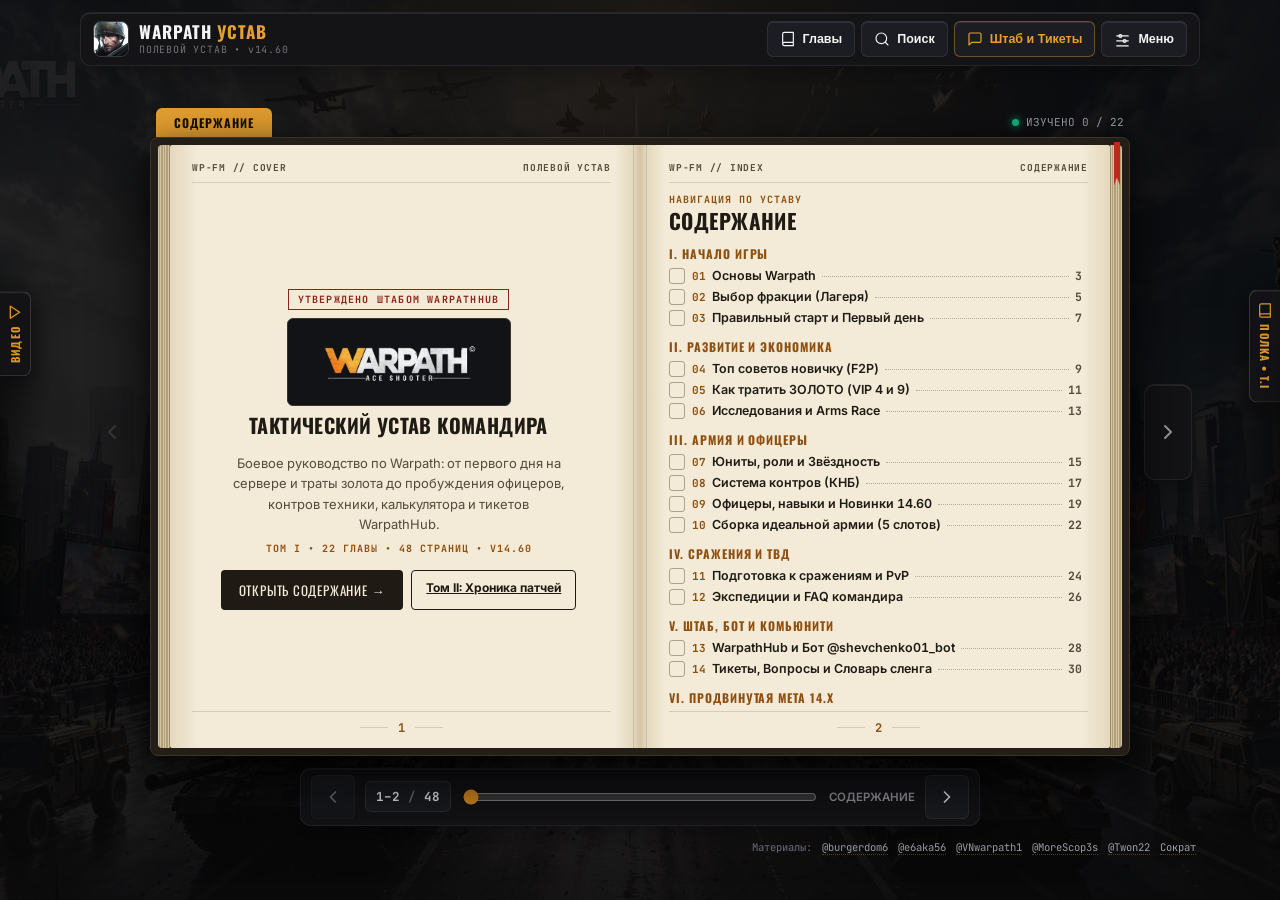
==== commit 1574706a: "feat: add Titan and Sky Fortress mechanics, 14.6 details and clean public copy" ====
--- a/index.html
+++ b/index.html
@@ -435,7 +435,7 @@
           <a href="https://www.youtube.com/@burgerdom6" target="_blank" rel="noopener noreferrer" class="author-yt-link">YouTube @burgerdom6 ↗</a>
         </div>
         <p class="author-credit-desc">
-          <strong>Бургер (@burgerdom6):</strong> сборка и дизайн устава (Том I–II под клиент <code>14.60.10</code>), старый архивный <a href="https://228burger228.github.io/WarpathYTwiki/index.html" target="_blank" rel="noopener noreferrer">WarpathYTwiki</a> (не обновляется; актуальная база — <a href="https://wpcommander.netlify.app/index.html" target="_blank" rel="noopener noreferrer">WP Commander</a>), тир-листы офицеров и видеогайды.
+          <strong>Бургер (@burgerdom6):</strong> сборка и дизайн устава (Том I–II под версию <code>14.60</code>), старый архивный <a href="https://228burger228.github.io/WarpathYTwiki/index.html" target="_blank" rel="noopener noreferrer">WarpathYTwiki</a> (не обновляется; актуальная база — <a href="https://wpcommander.netlify.app/index.html" target="_blank" rel="noopener noreferrer">WP Commander</a>), тир-листы офицеров и видеогайды.
         </p>
       </div>
       <div class="drawer-footer">
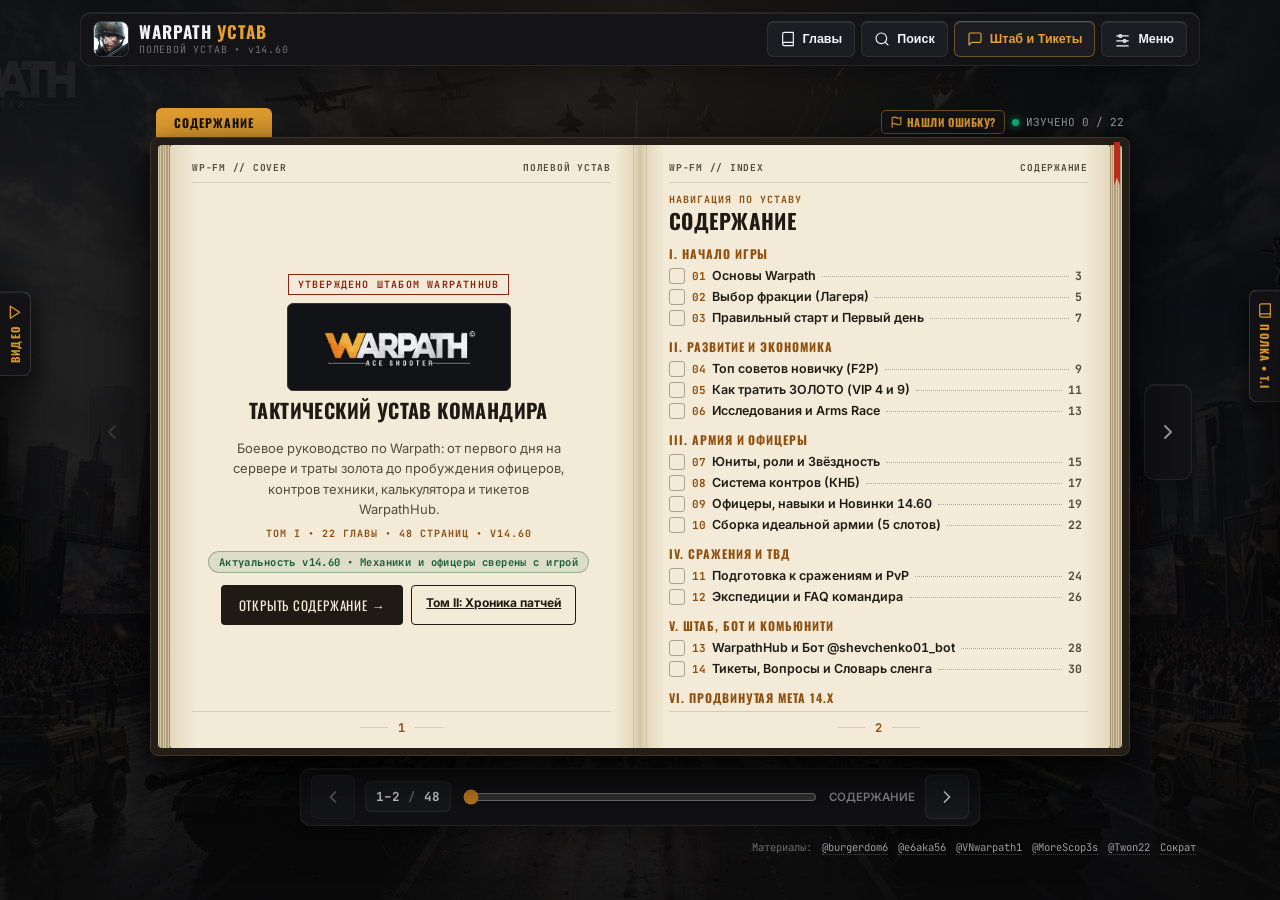
==== commit a167d880: "feat: fact-check officers, clarify Sky Fortress removal, add illustrations and on-screen error ticke" ====
--- a/index.html
+++ b/index.html
@@ -200,6 +200,10 @@
               СОДЕРЖАНИЕ
             </button>
             <div class="codex-meta-right">
+              <button type="button" class="codex-mini-btn codex-report-btn" id="btn-report-error" title="Сообщить о неточности или устаревшей инфе на странице">
+                <svg width="13" height="13" viewBox="0 0 24 24" fill="none" stroke="currentColor" stroke-width="2" aria-hidden="true"><path d="M4 15s1-1 4-1 5 2 8 2 4-1 4-1V3s-1 1-4 1-5-2-8-2-4 1-4 1z"/><line x1="4" x2="4" y1="22" y2="15"/></svg>
+                <span>Нашли ошибку?</span>
+              </button>
               <button type="button" class="codex-mini-btn" id="btn-yt-mobile" title="Видеоразборы по теме">
                 <svg width="13" height="13" viewBox="0 0 24 24" fill="none" stroke="currentColor" stroke-width="2" aria-hidden="true"><polygon points="5 3 19 12 5 21 5 3"/></svg>
                 <span>Видео</span>
@@ -479,7 +483,8 @@
         </div>
 
         <form class="ticket-form" id="ticket-form">
-          <div class="ticket-form-title">Создать тикет / вопрос в штаб</div>
+          <div class="ticket-form-title">Создать тикет / сообщить о неточности</div>
+          <div class="ticket-context-badge" id="ticket-context-badge">Раздел: Полевой устав • Стр. 1</div>
           <div class="ticket-row">
             <div>
               <label for="ticket-type" class="field-label">Категория</label>
@@ -501,7 +506,8 @@
 
           <div class="ticket-actions">
             <button type="submit" class="btn-primary-tac">Сформировать и скопировать</button>
-            <a href="https://t.me/shevchenko01_bot" target="_blank" rel="noopener noreferrer" class="btn-outline-tac">Открыть @shevchenko01_bot</a>
+            <a href="https://github.com/228burger228/warpathGideVibe/issues/new" target="_blank" rel="noopener noreferrer" class="btn-outline-tac" id="btn-github-issue">Отправить в GitHub ↗</a>
+            <a href="https://t.me/shevchenko01_bot" target="_blank" rel="noopener noreferrer" class="btn-outline-tac">Бот @shevchenko01_bot</a>
           </div>
           <p class="ticket-feedback" id="ticket-feedback" role="status"></p>
         </form>
--- a/css/style.css
+++ b/css/style.css
@@ -478,6 +478,12 @@
   background: var(--bg-elevated);
 }
 
+.codex-report-btn {
+  display: inline-flex;
+  border-color: rgba(217, 155, 38, 0.45);
+  color: var(--accent-amber);
+}
+
 .led-indicator {
   width: 7px;
   height: 7px;
@@ -887,6 +893,21 @@
   text-transform: uppercase;
 }
 
+.cover-verified {
+  display: inline-flex;
+  align-items: center;
+  gap: 6px;
+  font-family: 'JetBrains Mono', monospace;
+  font-size: 10.5px;
+  font-weight: 700;
+  letter-spacing: 0.04em;
+  color: #1f5f3a;
+  background: rgba(31, 95, 58, 0.1);
+  border: 1px solid rgba(31, 95, 58, 0.35);
+  border-radius: 999px;
+  padding: 3px 10px;
+}
+
 .cover-logo-box {
   background: #121317;
   padding: 10px 14px;
@@ -1403,7 +1424,8 @@
 .hq-action-desc { font-size: 12px; color: var(--text-secondary); line-height: 1.45; }
 
 .ticket-form { background: var(--bg-elevated); border: 1px solid var(--border-hairline); border-radius: var(--radius-md); padding: 14px; }
-.ticket-form-title { font-family: 'Oswald', sans-serif; font-size: 14px; text-transform: uppercase; color: var(--accent-amber); margin-bottom: 10px; }
+.ticket-form-title { font-family: 'Oswald', sans-serif; font-size: 14px; text-transform: uppercase; color: var(--accent-amber); margin-bottom: 6px; }
+.ticket-context-badge { display: inline-block; font-family: 'JetBrains Mono', monospace; font-size: 11px; color: var(--text-secondary); background: rgba(217, 155, 38, 0.1); border: 1px solid rgba(217, 155, 38, 0.28); border-radius: 5px; padding: 3px 8px; margin-bottom: 10px; max-width: 100%; overflow: hidden; text-overflow: ellipsis; white-space: nowrap; }
 .ticket-row { display: grid; grid-template-columns: 1fr; gap: 10px; margin-bottom: 10px; }
 @media (min-width: 520px) { .ticket-row { grid-template-columns: 1fr 1fr; } }
 .field-label { display: block; font-size: 11px; font-weight: 600; text-transform: uppercase; color: var(--text-secondary); margin-bottom: 4px; }
@@ -2028,9 +2050,9 @@
 
 @media (max-width: 440px) {
   .app-shell { padding: 8px 6px 12px; gap: 8px; }
-  .codex-topbar { gap: 6px; }
+  .codex-topbar { flex-wrap: wrap; gap: 5px; }
   .codex-tab { padding: 5px 10px; font-size: 11px; letter-spacing: 0.05em; }
-  .codex-meta-right { gap: 5px; font-size: 10px; }
+  .codex-meta-right { flex-wrap: wrap; justify-content: flex-end; gap: 4px; font-size: 10px; }
   .codex-mini-btn { padding: 3px 6px; font-size: 10px; }
   .codex-page { padding: 14px 13px 10px; height: min(68dvh, 540px); min-height: 390px; }
   .codex-edges-right { width: 9px; }
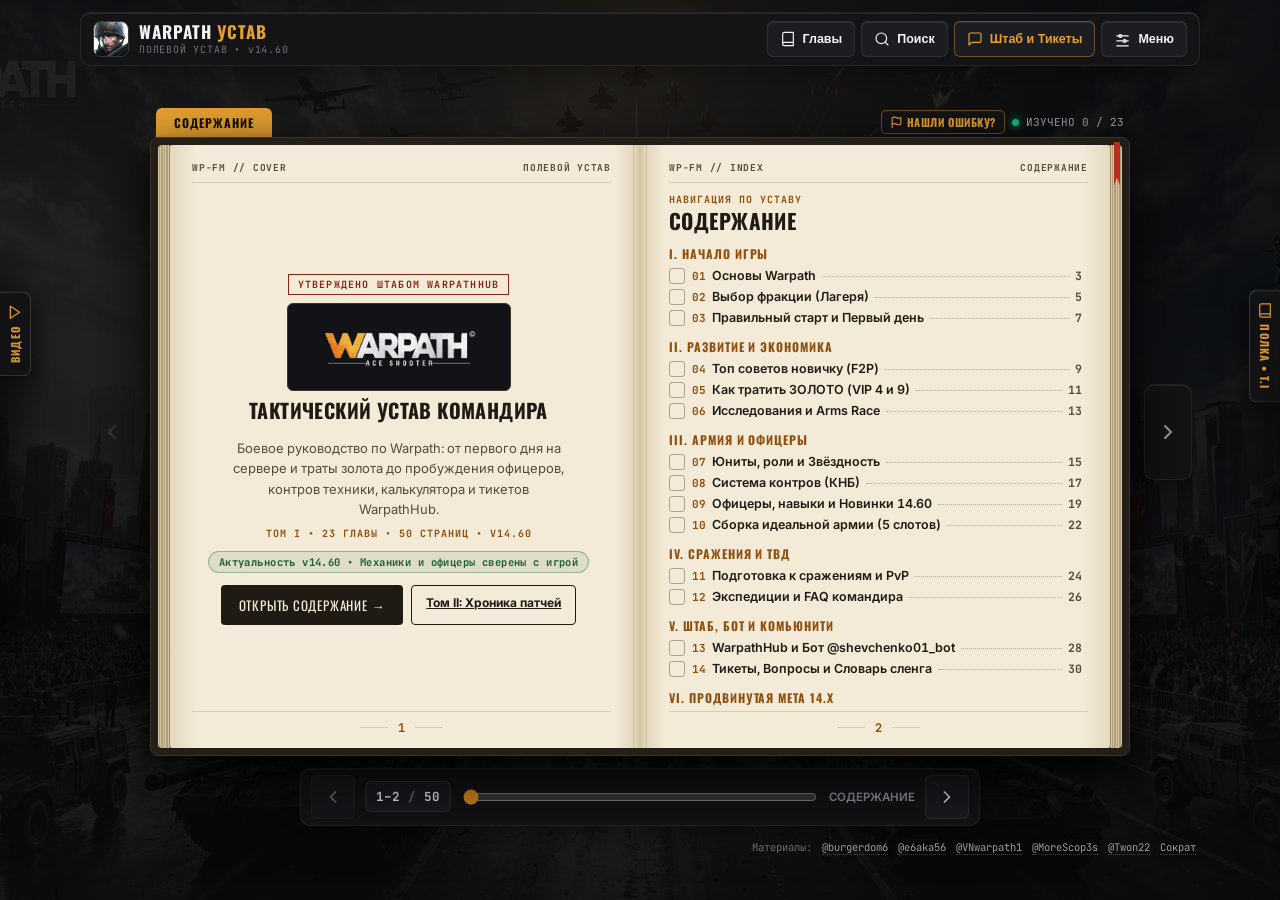
==== commit 91e8cf30: "feat: add Chapter 22 on City Honors, Hegemon, Chief Cup and major events (50 pages)" ====
--- a/index.html
+++ b/index.html
@@ -3,11 +3,49 @@
 <head>
   <meta charset="UTF-8">
   <meta name="viewport" content="width=device-width, initial-scale=1.0">
-  <meta name="description" content="Тактический полевой устав по игре Warpath: Ace Shooter (v14.60). Фракции, трата золота, юниты, контры, новые офицеры, калькулятор, тикеты и сообщество WarpathHub.">
+  <meta name="description" content="Тактический полевой устав и энциклопедия по Warpath: Ace Shooter (v14.60). Лагеря, трата золота, наука и бонусы категорий, чертежи Золото++, офицеры, формулы боя, оперсети, промокоды и калькулятор.">
+  <meta name="keywords" content="Warpath, Warpath Ace Shooter, гайд Warpath 14.60, Варпатч гайд, офицеры Warpath, промокоды Warpath, оперсети, обмен офицеров, чертежи Золото++">
+  <meta name="robots" content="index, follow, max-image-preview:large">
   <meta name="theme-color" content="#09090b">
+  <link rel="canonical" href="https://228burger228.github.io/warpathGideVibe/">
+  <link rel="manifest" href="manifest.webmanifest">
   <link rel="icon" type="image/png" href="assets/warpath-icon.png">
   <link rel="apple-touch-icon" href="assets/warpath-icon.png">
-  <title>WARPATH: ACE SHOOTER — Полевой устав командира</title>
+  <title>WARPATH: ACE SHOOTER — Полевой устав командира (v14.60)</title>
+  <meta property="og:type" content="website">
+  <meta property="og:locale" content="ru_RU">
+  <meta property="og:site_name" content="WARPATH УСТАВ">
+  <meta property="og:title" content="WARPATH: ACE SHOOTER — Полевой устав и справочник v14.60">
+  <meta property="og:description" content="23 главы, 50 страниц: старт без доната, лагеря и АТГ, интенсивность урона, чертежи Золото++, Почести, Гегемон, Кубок, промокоды и калькулятор.">
+  <meta property="og:url" content="https://228burger228.github.io/warpathGideVibe/">
+  <meta property="og:image" content="https://228burger228.github.io/warpathGideVibe/assets/bg-parade.webp">
+  <meta property="og:image:width" content="1600">
+  <meta property="og:image:height" content="898">
+  <meta name="twitter:card" content="summary_large_image">
+  <meta name="twitter:title" content="WARPATH УСТАВ — Полный справочник v14.60">
+  <meta name="twitter:description" content="Актуальный гайд, офицеры 14.60, промокоды, формулы урона и калькулятор Warpath.">
+  <meta name="twitter:image" content="https://228burger228.github.io/warpathGideVibe/assets/bg-parade.webp">
+  <script type="application/ld+json">
+  {
+    "@context": "https://schema.org",
+    "@type": "TechArticle",
+    "headline": "WARPATH: ACE SHOOTER — Полевой устав командира (Том I, v14.60)",
+    "description": "Интерактивное двухтомное руководство по Warpath: Ace Shooter (версия 14.60): выбор лагеря, трата золота VIP, наука и категории юнитов, чертежи Золото++, офицеры, оперсети и промокоды.",
+    "inLanguage": "ru",
+    "url": "https://228burger228.github.io/warpathGideVibe/",
+    "image": "https://228burger228.github.io/warpathGideVibe/assets/bg-parade.webp",
+    "author": {
+      "@type": "Person",
+      "name": "Бургер (@burgerdom6)",
+      "url": "https://www.youtube.com/@burgerdom6"
+    },
+    "publisher": {
+      "@type": "Organization",
+      "name": "WarpathHub",
+      "url": "https://t.me/WarpathHub/1"
+    }
+  }
+  </script>
   <link rel="preconnect" href="https://fonts.googleapis.com">
   <link rel="preconnect" href="https://fonts.gstatic.com" crossorigin>
   <link href="https://fonts.googleapis.com/css2?family=Inter:wght@400;500;600;700&family=JetBrains+Mono:wght@500;700&family=Oswald:wght@500;600;700&display=swap" rel="stylesheet">
@@ -213,7 +251,7 @@
                 <span>Полка</span>
               </button>
               <span class="led-indicator" aria-hidden="true"></span>
-              <span id="codex-chapter-progress">ИЗУЧЕНО 0 / 22</span>
+              <span id="codex-chapter-progress">ИЗУЧЕНО 0 / 23</span>
             </div>
           </div>
 
@@ -223,7 +261,7 @@
             <!-- Левая страница (или единственная на мобильном/1-стр режиме) -->
             <article class="codex-page page-left" id="book-page-left" aria-live="polite">
               <div class="page-running-head">
-                <span class="page-doc-code" id="page-doc-code-left">WP-FM // 02</span>
+                <span class="page-doc-code notranslate" translate="no" id="page-doc-code-left">WP-FM // 02</span>
                 <span class="page-running-sec" id="page-sec-left">WARPATH УСТАВ</span>
               </div>
               <div class="page-scroll" id="page-content-left"></div>
@@ -240,7 +278,7 @@
             <!-- Правая страница (в режиме разворота на десктопе) -->
             <article class="codex-page page-right" id="book-page-right" aria-live="polite">
               <div class="page-running-head">
-                <span class="page-doc-code" id="page-doc-code-right">WP-FM // 03</span>
+                <span class="page-doc-code notranslate" translate="no" id="page-doc-code-right">WP-FM // 03</span>
                 <span class="page-running-sec" id="page-sec-right">WARPATH УСТАВ</span>
               </div>
               <div class="page-scroll" id="page-content-right"></div>
@@ -290,10 +328,10 @@
           <button type="button" class="page-counter" id="btn-toc-jump" title="Вернуться к содержанию">
             <span id="counter-current">2</span>
             <span class="counter-sep">/</span>
-            <span id="counter-total">48</span>
+            <span id="counter-total">50</span>
           </button>
           <label class="sr-only" for="page-scrubber">Быстрый переход по страницам</label>
-          <input type="range" id="page-scrubber" class="page-scrubber" min="1" max="48" value="2">
+          <input type="range" id="page-scrubber" class="page-scrubber" min="1" max="50" value="2">
           <span class="scrubber-chapter" id="scrubber-chapter">Содержание</span>
         </div>
 
@@ -307,11 +345,11 @@
       <!-- Уголок авторов материалов -->
       <footer class="desk-credits" aria-label="Авторы и источники материалов">
         <span>Материалы:</span>
-        <a href="https://www.youtube.com/@burgerdom6" target="_blank" rel="noopener noreferrer">@burgerdom6</a>
-        <a href="https://www.youtube.com/@e6aka56" target="_blank" rel="noopener noreferrer">@e6aka56</a>
-        <a href="https://www.youtube.com/@VNwarpath1" target="_blank" rel="noopener noreferrer">@VNwarpath1</a>
-        <a href="https://www.youtube.com/@MoreScop3s" target="_blank" rel="noopener noreferrer">@MoreScop3s</a>
-        <a href="https://www.youtube.com/@Twon22" target="_blank" rel="noopener noreferrer">@Twon22</a>
+        <a class="notranslate" translate="no" href="https://www.youtube.com/@burgerdom6" target="_blank" rel="noopener noreferrer">@burgerdom6</a>
+        <a class="notranslate" translate="no" href="https://www.youtube.com/@e6aka56" target="_blank" rel="noopener noreferrer">@e6aka56</a>
+        <a class="notranslate" translate="no" href="https://www.youtube.com/@VNwarpath1" target="_blank" rel="noopener noreferrer">@VNwarpath1</a>
+        <a class="notranslate" translate="no" href="https://www.youtube.com/@MoreScop3s" target="_blank" rel="noopener noreferrer">@MoreScop3s</a>
+        <a class="notranslate" translate="no" href="https://www.youtube.com/@Twon22" target="_blank" rel="noopener noreferrer">@Twon22</a>
         <a href="https://www.youtube.com/@ClanGothic/videos" target="_blank" rel="noopener noreferrer">Сократ</a>
       </footer>
     </main>
@@ -344,7 +382,7 @@
             <span class="spine-vol-num">ТОМ I</span>
             <span class="spine-info">
               <span class="spine-name">Полевой устав</span>
-              <span class="spine-meta">22 главы • Полный справочник</span>
+              <span class="spine-meta">23 главы • Полный справочник</span>
             </span>
             <span class="spine-status">Читаете</span>
           </a>
@@ -562,6 +600,12 @@
     </div>
   </dialog>
 
+  <noscript>
+    <section style="max-width:760px;margin:24px auto;padding:16px;color:#e4e0d5;font-family:sans-serif;">
+      <h1>WARPATH: ACE SHOOTER — Полевой устав командира (Том I, v14.60)</h1>
+      <p>Для интерактивного разворота, калькулятора и копирования промокодов включите JavaScript. В Томе I: 23 главы (50 страниц) — старт без доната, лагеря (Советы на Гаубице и Катюше, Авангард на МБТ/ШХ/АТГ, Либерти на ЛТ/ВМС), трата золота (VIP 4/9), исследования и бонусы категорий (V кат. = 60 ур.), Бонус лагеря на интенсивность урона, правило чертежей Золото++, актуальные офицеры v14.60, оперсети, обмен офицеров, Почести (Городские/Боевые и значки), Гегемон, Главный кубок и промокоды.</p>
+    </section>
+  </noscript>
   <script src="js/book-data.js"></script>
   <script src="js/app.js"></script>
 </body>
--- a/css/style.css
+++ b/css/style.css
@@ -2016,6 +2016,64 @@
 }
 .desk-credits a:hover { color: var(--accent-amber); }
 
+/* ── ИГРОВЫЕ ПОДСКАЗКИ-ТЕРМИНЫ (.wp-term + #wp-tooltip) ─────── */
+.wp-term {
+  display: inline;
+  padding: 0 1px;
+  margin: 0;
+  border: none;
+  background: rgba(143, 79, 14, 0.08);
+  color: #7c3f05;
+  font: inherit;
+  font-weight: 700;
+  line-height: inherit;
+  border-bottom: 1.5px dashed #a85b0a;
+  border-radius: 3px;
+  cursor: help;
+  transition: background-color 0.15s ease, color 0.15s ease;
+}
+.wp-term:hover,
+.wp-term:focus-visible,
+.wp-term.is-active {
+  background: rgba(217, 155, 38, 0.24);
+  color: #4f2500;
+  outline: none;
+}
+
+.wp-tooltip {
+  position: fixed;
+  z-index: 950;
+  max-width: min(310px, calc(100vw - 20px));
+  background: #17191f;
+  color: #ece6d8;
+  border: 1px solid rgba(229, 160, 49, 0.65);
+  border-radius: 8px;
+  padding: 9px 12px;
+  box-shadow: 0 12px 28px rgba(0, 0, 0, 0.52);
+  font-size: 12.2px;
+  line-height: 1.45;
+  pointer-events: none;
+  opacity: 0;
+  transform: translateY(4px);
+  transition: opacity 0.14s ease, transform 0.14s ease;
+}
+.wp-tooltip.is-visible {
+  opacity: 1;
+  transform: translateY(0);
+}
+.wp-tooltip-title {
+  font-family: 'Oswald', sans-serif;
+  font-size: 12.5px;
+  font-weight: 700;
+  letter-spacing: 0.04em;
+  text-transform: uppercase;
+  color: #f3b54a;
+  margin-bottom: 3px;
+}
+.wp-tooltip-body {
+  color: #dfd7c5;
+}
+
 @media (max-width: 600px) {
   .promo-card { flex-direction: column; align-items: stretch; }
   .promo-actions { justify-content: space-between; }
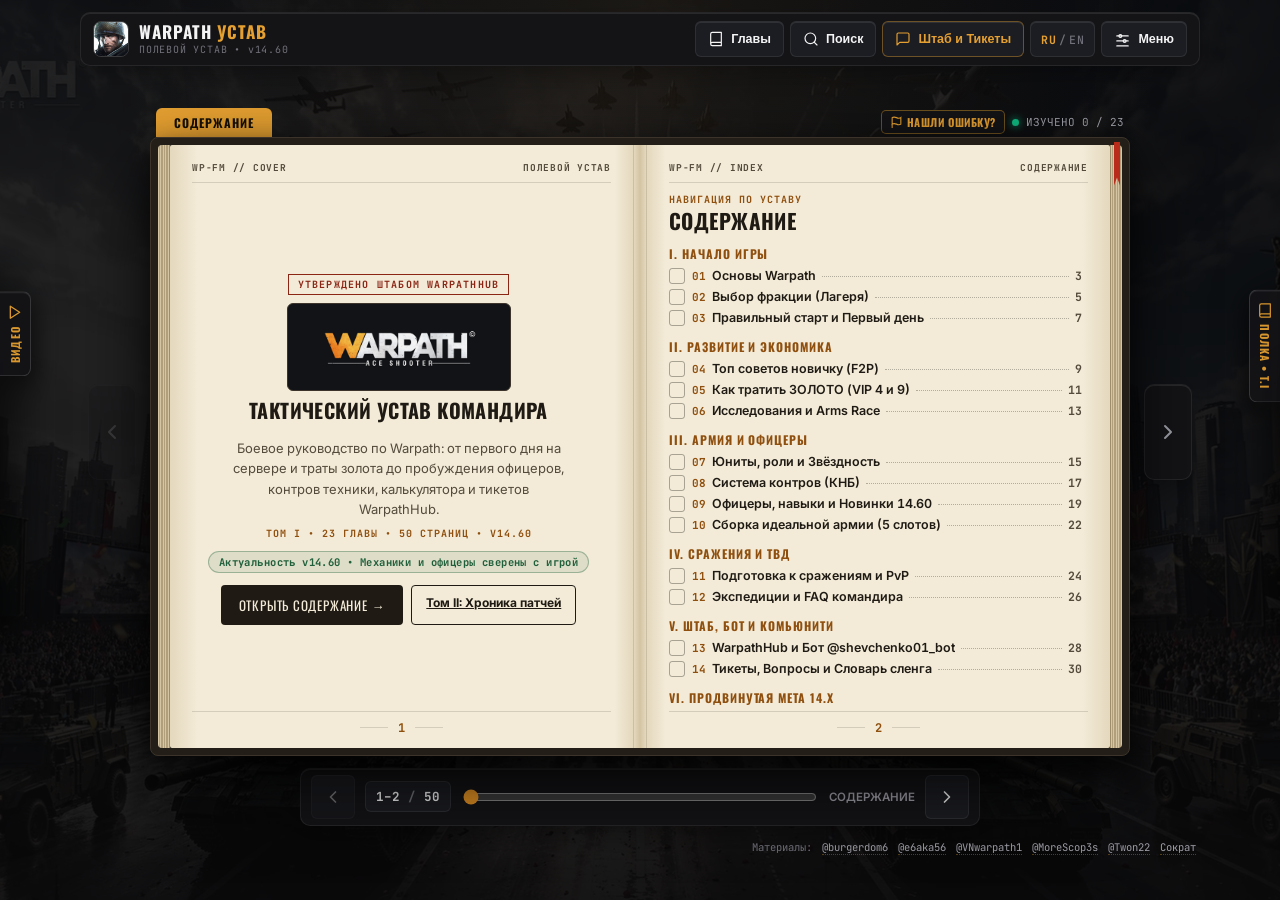
==== commit a54b86b6: "feat(i18n): add full human-quality English localization and instant RU/EN switcher" ====
--- a/index.html
+++ b/index.html
@@ -90,6 +90,10 @@
           <span class="nav-label">Штаб и Тикеты</span>
         </button>
 
+        <button type="button" class="nav-pill lang-toggle notranslate" id="btn-lang-toggle" translate="no" aria-label="Switch language RU / EN" title="Язык / Language: RU ↔ EN">
+          <span id="lang-active-code">RU</span><span class="lang-sep">/</span><span class="lang-alt" id="lang-alt-code">EN</span>
+        </button>
+
         <!-- Отдельная кнопка, открывающая отдельное меню инструментов -->
         <div class="tools-menu-wrap">
           <button
@@ -607,6 +611,7 @@
     </section>
   </noscript>
   <script src="js/book-data.js"></script>
+  <script src="js/i18n-en.js"></script>
   <script src="js/app.js"></script>
 </body>
 </html>
--- a/css/style.css
+++ b/css/style.css
@@ -228,6 +228,18 @@
 .nav-pill.accent:hover {
   background: rgba(229, 160, 49, 0.14);
 }
+
+.lang-toggle {
+  font-family: 'JetBrains Mono', monospace;
+  font-size: 11.5px;
+  font-weight: 700;
+  letter-spacing: 0.04em;
+  gap: 3px;
+  padding: 0 10px;
+}
+.lang-toggle #lang-active-code { color: var(--accent-amber); }
+.lang-toggle .lang-sep,
+.lang-toggle .lang-alt { color: var(--text-muted); font-weight: 500; }
 
 /* ── ОТДЕЛЬНОЕ МЕНЮ ПОД КНОПКИ (POPOVER) ─────────────────────── */
 .tools-menu-wrap {
@@ -2097,13 +2109,15 @@
 }
 
 @media (max-width: 480px) {
-  .topbar { padding: 6px 8px; gap: 6px; }
-  .brand { gap: 7px; }
-  .brand-badge { width: 30px; height: 30px; }
-  .brand-title { font-size: 13.5px; letter-spacing: 0.03em; }
+  .topbar { padding: 6px 8px; gap: 5px; }
+  .brand { gap: 6px; min-width: 0; }
+  .brand-badge { width: 26px; height: 26px; flex-shrink: 0; }
+  .brand-title { font-size: 12px; letter-spacing: 0.02em; }
   .brand-sub { display: none; }
-  .topbar-nav { gap: 4px; flex-shrink: 0; }
-  .nav-pill { width: 34px; height: 34px; padding: 0; justify-content: center; }
+  .topbar-nav { gap: 3px; flex-shrink: 0; }
+  .nav-pill { width: 31px; height: 31px; padding: 0; justify-content: center; }
+  .lang-toggle .lang-sep,
+  .lang-toggle .lang-alt { display: none; }
 }
 
 @media (max-width: 440px) {
